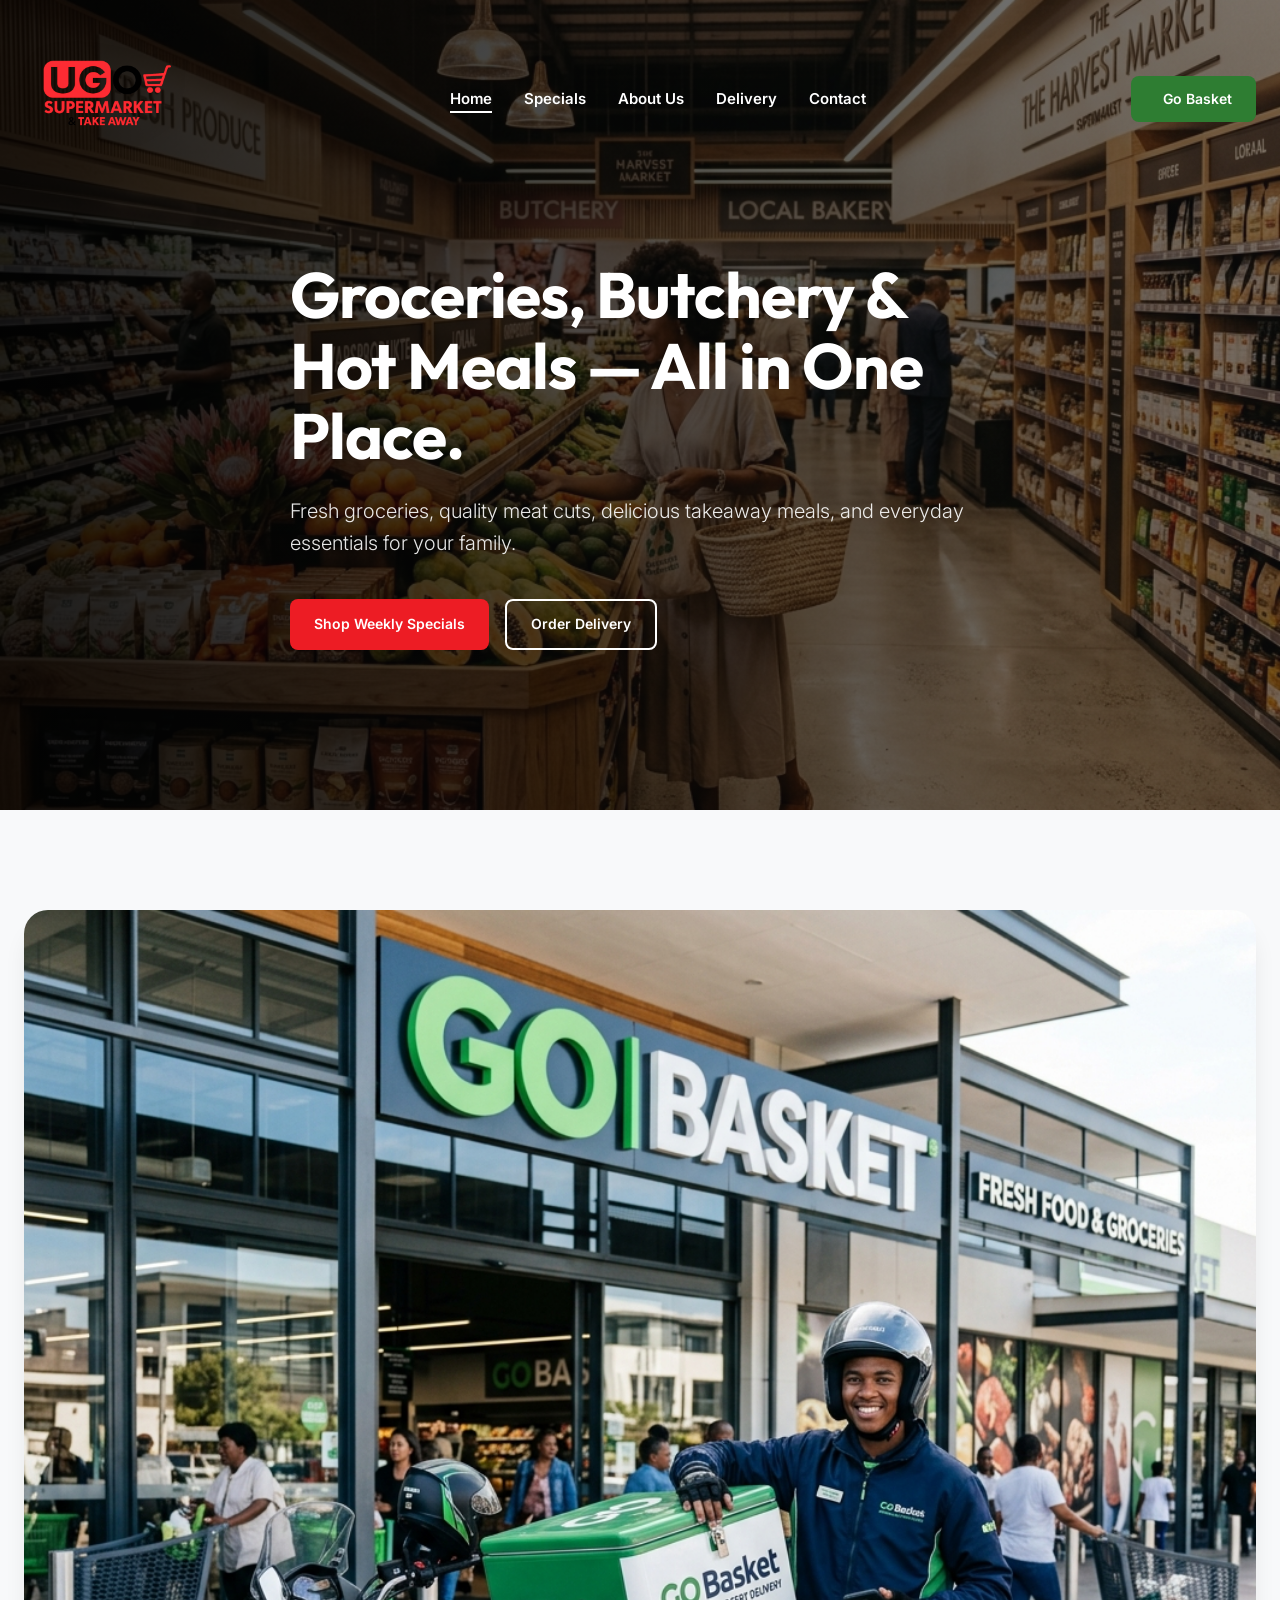
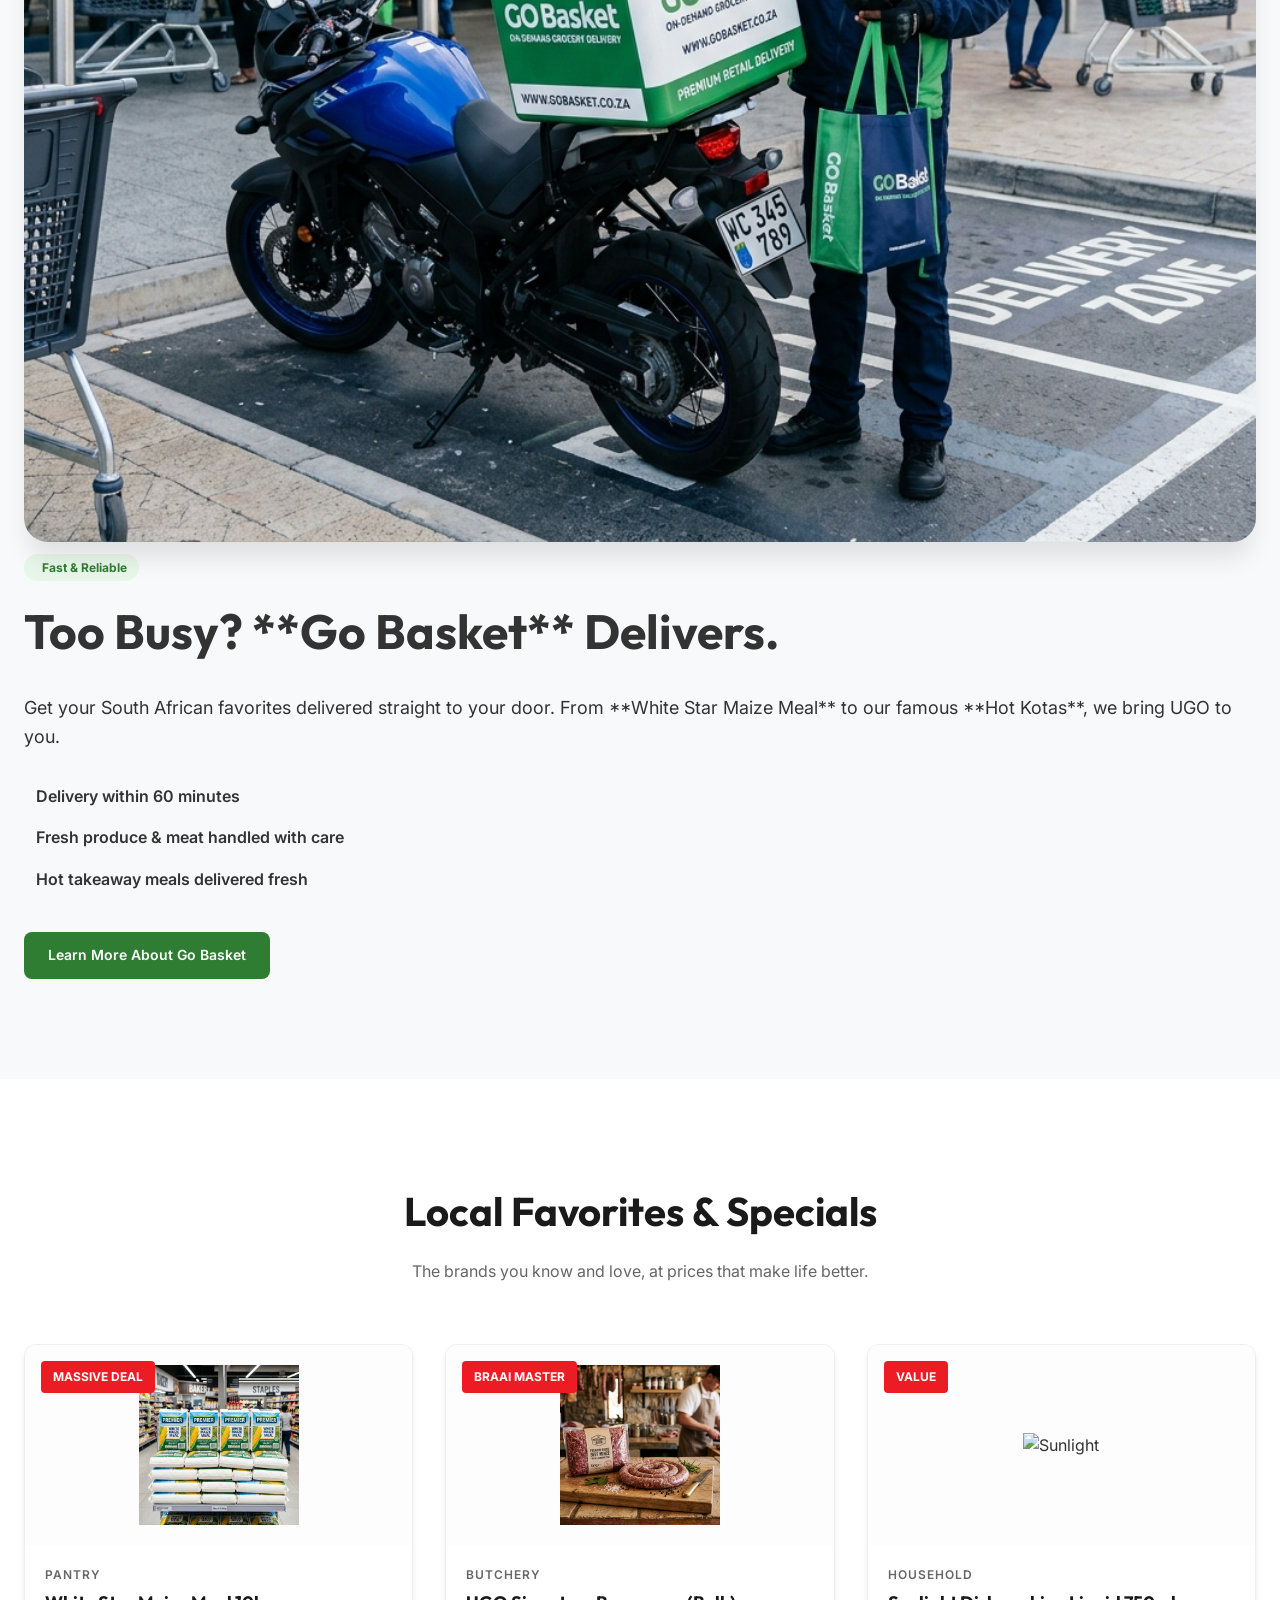
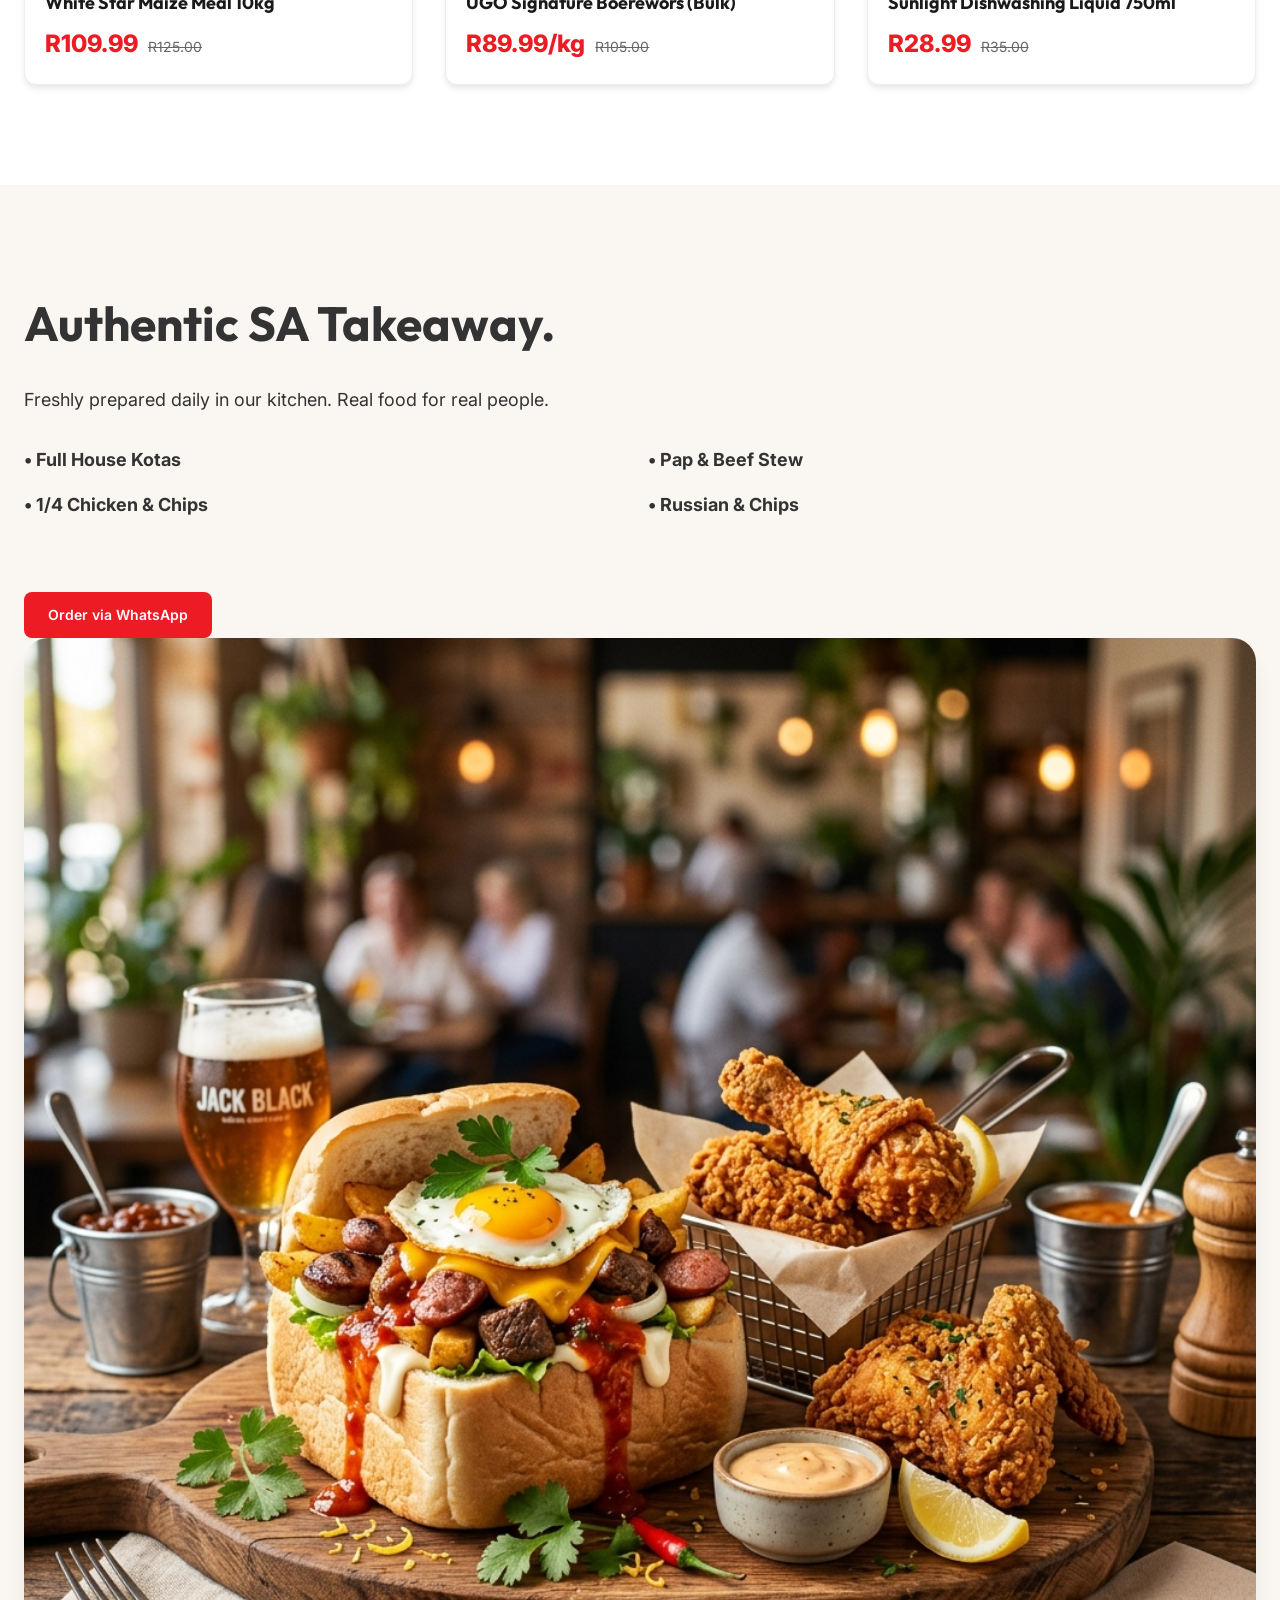
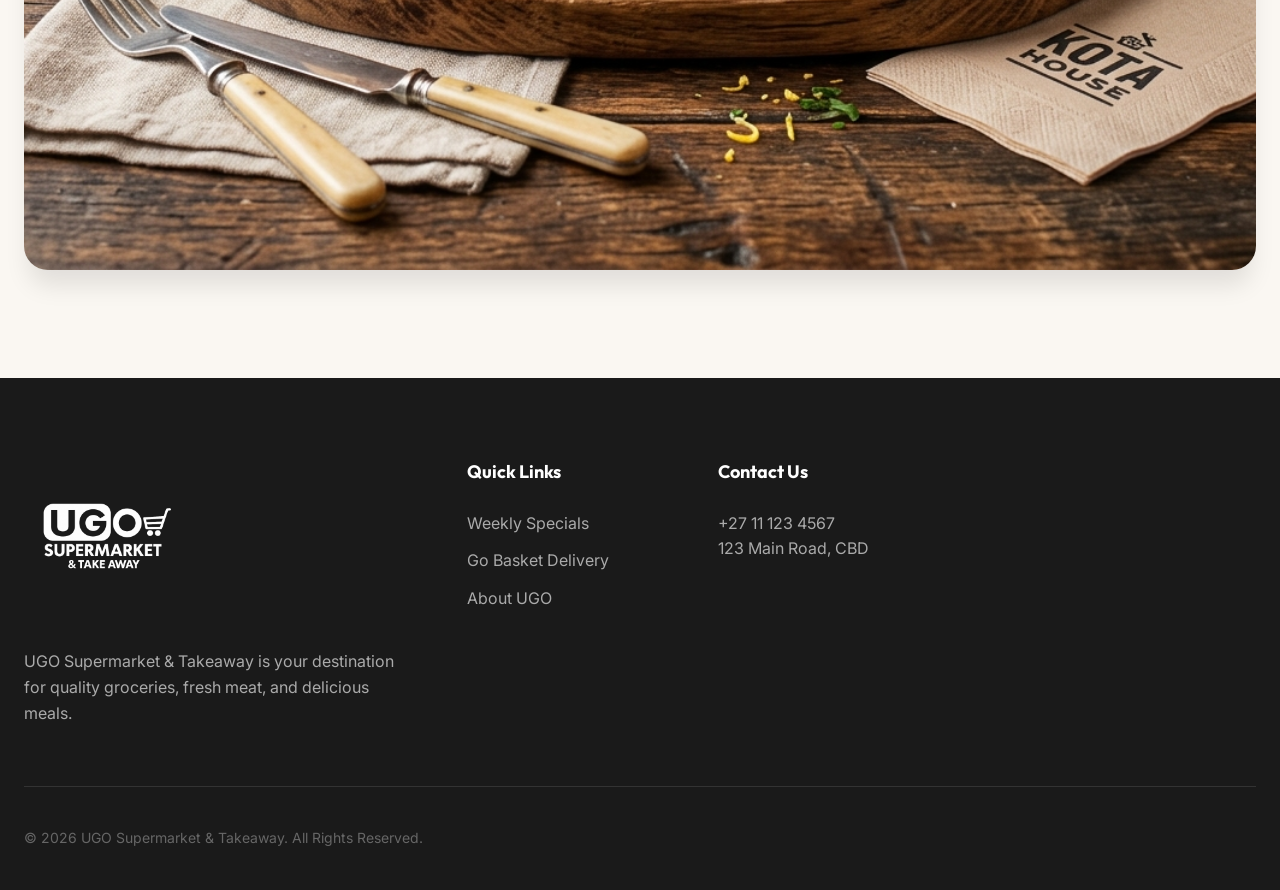
==== index.html @ 99cd7c0f "Fix: Web-friendly filenames and logo references" ====
<!DOCTYPE html>
<html lang="en">
<head>
    <meta charset="UTF-8">
    <meta name="viewport" content="width=device-width, initial-scale=1.0">
    <title>UGO Supermarket & Takeaway | Home</title>
    <link rel="stylesheet" href="style.css">
    <script src="https://unpkg.com/lucide@latest"></script>
</head>
<body>
    <header id="main-header">
        <div class="container">
            <nav>
                <a href="index.html" class="logo">
                    <img src="ugo_logo.png" alt="UGO Logo">
                </a>
                <ul class="nav-links">
                    <li><a href="index.html" class="active">Home</a></li>
                    <li><a href="specials.html">Specials</a></li>
                    <li><a href="about.html">About Us</a></li>
                    <li><a href="delivery.html">Delivery</a></li>
                    <li><a href="contact.html">Contact</a></li>
                </ul>
                <div class="nav-actions">
                    <a href="delivery.html" class="btn btn-delivery">
                        <i data-lucide="truck"></i> Go Basket
                    </a>
                </div>
            </nav>
        </div>
    </header>
    
    <section class="hero">
        <div class="hero-bg"><img src="hero_supermarket.png" alt="Hero"></div>
        <div class="hero-overlay"></div>
        <div class="container">
            <div class="hero-content">
                <h1>Groceries, Butchery & Hot Meals — All in One Place.</h1>
                <p>Fresh groceries, quality meat cuts, delicious takeaway meals, and everyday essentials for your family.</p>
                <div class="hero-btns">
                    <a href="specials.html" class="btn btn-primary">Shop Weekly Specials</a>
                    <a href="delivery.html" class="btn btn-outline" style="color: white; border-color: white;">Order Delivery</a>
                </div>
            </div>
        </div>
    </section>

    <!-- ... rest remains same ... -->
    <section class="section" style="background: var(--bg-light);">
        <div class="container">
            <div class="takeaway-layout">
                <div class="takeaway-img">
                    <img src="delivery_service.png" alt="Go Basket Delivery Service">
                </div>
                <div class="takeaway-content">
                    <div class="go-basket-accent"><i data-lucide="zap"></i> Fast & Reliable</div>
                    <h2>Too Busy? **Go Basket** Delivers.</h2>
                    <p>Get your South African favorites delivered straight to your door. From **White Star Maize Meal** to our famous **Hot Kotas**, we bring UGO to you.</p>
                    <ul class="food-list" style="grid-template-columns: 1fr;">
                        <li class="food-item"><i data-lucide="check-circle"></i> Delivery within 60 minutes</li>
                        <li class="food-item"><i data-lucide="check-circle"></i> Fresh produce & meat handled with care</li>
                        <li class="food-item"><i data-lucide="check-circle"></i> Hot takeaway meals delivered fresh</li>
                    </ul>
                    <a href="delivery.html" class="btn btn-delivery btn-lg">Learn More About Go Basket</a>
                </div>
            </div>
        </div>
    </section>

    <section class="section">
        <div class="container">
            <div class="section-header">
                <h2>Local Favorites & Specials</h2>
                <p>The brands you know and love, at prices that make life better.</p>
            </div>
            <div class="specials-grid">
                <div class="product-card">
                    <div class="badge">MASSIVE DEAL</div>
                    <div class="product-img"><img src="maizemeal.png" alt="Maize Meal"></div>
                    <div class="product-info">
                        <div class="product-cat">Pantry</div>
                        <h3 class="product-title">White Star Maize Meal 10kg</h3>
                        <div class="product-price"><span class="price-now">R109.99</span><span class="price-old">R125.00</span></div>
                    </div>
                </div>
                <div class="product-card">
                    <div class="badge">BRAAI MASTER</div>
                    <div class="product-img"><img src="boerewors.png" alt="Boerewors"></div>
                    <div class="product-info">
                        <div class="product-cat">Butchery</div>
                        <h3 class="product-title">UGO Signature Boerewors (Bulk)</h3>
                        <div class="product-price"><span class="price-now">R89.99/kg</span><span class="price-old">R105.00</span></div>
                    </div>
                </div>
                <div class="product-card">
                    <div class="badge">VALUE</div>
                    <div class="product-img"><img src="https://images.unsplash.com/photo-1626078330366-9934c9f13117?auto=format&fit=crop&q=80&w=400" alt="Sunlight"></div>
                    <div class="product-info">
                        <div class="product-cat">Household</div>
                        <h3 class="product-title">Sunlight Dishwashing Liquid 750ml</h3>
                        <div class="product-price"><span class="price-now">R28.99</span><span class="price-old">R35.00</span></div>
                    </div>
                </div>
            </div>
        </div>
    </section>

    <section class="section" style="background: var(--bg-warm);">
        <div class="container">
            <div class="takeaway-layout">
                <div class="takeaway-content">
                    <h2>Authentic SA Takeaway.</h2>
                    <p>Freshly prepared daily in our kitchen. Real food for real people.</p>
                    <ul class="food-list" style="margin-top: 24px;">
                        <li class="food-item" style="font-size: 18px; font-weight: 700;">• Full House Kotas</li>
                        <li class="food-item" style="font-size: 18px; font-weight: 700;">• Pap & Beef Stew</li>
                        <li class="food-item" style="font-size: 18px; font-weight: 700;">• 1/4 Chicken & Chips</li>
                        <li class="food-item" style="font-size: 18px; font-weight: 700;">• Russian & Chips</li>
                    </ul>
                    <a href="https://wa.me/27111234567" class="btn btn-primary btn-lg" style="margin-top: 32px;">Order via WhatsApp</a>
                </div>
                <div class="takeaway-img">
                    <img src="hot_takeaway.png" alt="Hot Meals">
                </div>
            </div>
        </div>
    </section>

    <footer>
        <div class="container">
            <div class="footer-grid">
                <div class="footer-col" style="grid-column: span 1;">
                    <img src="ugo_logo.png" alt="UGO Logo" style="height: 160px; margin-bottom: 24px; filter: brightness(0) invert(1);">
                    <p style="color: #AAA;">UGO Supermarket & Takeaway is your destination for quality groceries, fresh meat, and delicious meals.</p>
                </div>
                <div class="footer-col">
                    <h4>Quick Links</h4>
                    <ul class="footer-links">
                        <li><a href="specials.html">Weekly Specials</a></li>
                        <li><a href="delivery.html">Go Basket Delivery</a></li>
                        <li><a href="about.html">About UGO</a></li>
                    </ul>
                </div>
                <div class="footer-col">
                    <h4>Contact Us</h4>
                    <p style="color: #AAA;">+27 11 123 4567<br>123 Main Road, CBD</p>
                </div>
            </div>
            <div class="footer-bottom">
                <p>&copy; 2026 UGO Supermarket & Takeaway. All Rights Reserved.</p>
            </div>
        </div>
    </footer>
    <script src="main.js"></script>
</body>
</html>
---- style.css ----
@import url('https://fonts.googleapis.com/css2?family=Outfit:wght@300;400;500;600;700;800&family=Inter:wght@300;400;500;600&display=swap');

:root {
    --primary: #ED1C24;
    --primary-dark: #C4161C;
    --black: #1A1A1A;
    --white: #FFFFFF;
    --bg-light: #F8F9FA;
    --bg-warm: #FAF7F2;
    --text-main: #333333;
    --text-muted: #666666;
    --glass: rgba(255, 255, 255, 0.85);
    --shadow-sm: 0 4px 6px -1px rgba(0, 0, 0, 0.1);
    --shadow-md: 0 10px 15px -3px rgba(0, 0, 0, 0.1);
    --shadow-lg: 0 20px 25px -5px rgba(0, 0, 0, 0.1);
    --radius-sm: 8px;
    --radius-md: 12px;
    --radius-lg: 24px;
    --transition: all 0.3s cubic-bezier(0.4, 0, 0.2, 1);
}

* {
    margin: 0;
    padding: 0;
    box-sizing: border-box;
    font-family: 'Inter', sans-serif;
}

h1, h2, h3, h4, .heading {
    font-family: 'Outfit', sans-serif;
    font-weight: 700;
}

body {
    background-color: var(--white);
    color: var(--text-main);
    line-height: 1.6;
    overflow-x: hidden;
}

/* Scroll Smoothing */
html {
    scroll-behavior: smooth;
}

/* Header & Nav */
header {
    position: fixed;
    top: 0;
    left: 0;
    width: 100%;
    z-index: 1000;
    background: transparent;
    transition: var(--transition);
    padding: 15px 0;
}




header.scrolled, header.header-solid {
    background: var(--glass);
    backdrop-filter: blur(10px);
    padding: 10px 0;
    box-shadow: var(--shadow-sm);
    border-bottom: 1px solid rgba(0,0,0,0.05);
}

header.scrolled .logo img, header.header-solid .logo img {
    height: 80px;
}

header.header-solid .nav-links a {
    color: var(--black);
}






.container {
    max-width: 1280px;
    margin: 0 auto;
    padding: 0 24px;
}

nav {
    display: flex;
    justify-content: space-between;
    align-items: center;
}

.logo img {
    height: 160px;
    width: auto;
    object-fit: contain;
    transition: var(--transition);
    filter: drop-shadow(0 4px 12px rgba(0,0,0,0.1));
}

.nav-links {
    display: flex;
    gap: 32px;
    list-style: none;
}

.nav-links a {
    text-decoration: none;
    color: var(--white);
    font-weight: 600;
    font-size: 15px;
    transition: var(--transition);
}

header.scrolled .nav-links a {
    color: var(--black);
}

.nav-links a.active {
    color: var(--primary) !important;
    position: relative;
}

.nav-links a.active::after {
    content: '';
    position: absolute;
    bottom: -5px;
    left: 0;
    width: 100%;
    height: 2px;
    background: var(--primary);
}

header:not(.scrolled):not(.header-solid) .nav-links a.active {
    color: var(--white) !important;
}

header:not(.scrolled):not(.header-solid) .nav-links a.active::after {
    background: var(--white);
}



.nav-actions {
    display: flex;
    gap: 16px;
    align-items: center;
}

.btn {
    padding: 12px 24px;
    border-radius: var(--radius-sm);
    font-weight: 600;
    text-decoration: none;
    transition: var(--transition);
    cursor: pointer;
    border: none;
    display: inline-flex;
    align-items: center;
    gap: 8px;
    font-size: 14px;
}

.btn-primary {
    background: var(--primary);
    color: var(--white);
}

.btn-primary:hover {
    background: var(--primary-dark);
    transform: translateY(-2px);
    box-shadow: var(--shadow-md);
}

.btn-outline {
    border: 2px solid var(--primary);
    color: var(--primary);
    background: transparent;
}

.btn-outline:hover {
    background: var(--primary);
    color: var(--white);
}

/* Hero Section */
.hero {
    height: 90vh;
    min-height: 700px;
    position: relative;
    display: flex;
    align-items: center;
    color: var(--white);
    background: var(--black);
    overflow: hidden;
    padding-top: 100px;
}


.hero-sub {
    height: 40vh;
    min-height: 300px;
}


.hero-bg {
    position: absolute;
    top: 0;
    left: 0;
    width: 100%;
    height: 100%;
    z-index: 1;
}

.hero-bg img {
    width: 100%;
    height: 100%;
    object-fit: cover;
    opacity: 0.6;
}

.hero-overlay {
    position: absolute;
    top: 0;
    left: 0;
    width: 100%;
    height: 100%;
    background: linear-gradient(to right, rgba(0,0,0,0.8) 0%, rgba(0,0,0,0.2) 100%);
    z-index: 2;
}

.hero-content {
    position: relative;
    z-index: 3;
    max-width: 700px;
}

.hero h1 {
    font-size: 64px;
    line-height: 1.1;
    margin-bottom: 24px;
    letter-spacing: -1px;
}

.hero p {
    font-size: 20px;
    margin-bottom: 40px;
    opacity: 0.9;
    font-weight: 300;
}

.hero-btns {
    display: flex;
    gap: 16px;
}

/* Feature Categories */
.section {
    padding: 100px 0;
}

.section-header {
    text-align: center;
    margin-bottom: 60px;
}

.section-header h2 {
    font-size: 40px;
    color: var(--black);
    margin-bottom: 16px;
}

.section-header p {
    color: var(--text-muted);
    max-width: 600px;
    margin: 0 auto;
}

.category-grid {
    display: grid;
    grid-template-columns: repeat(auto-fit, minmax(200px, 1fr));
    gap: 24px;
}

.category-card {
    background: var(--white);
    padding: 40px 24px;
    border-radius: var(--radius-md);
    text-align: center;
    border: 1px solid #EEE;
    transition: var(--transition);
    cursor: pointer;
    display: flex;
    flex-direction: column;
    align-items: center;
}

.category-card:hover {
    transform: translateY(-10px);
    box-shadow: var(--shadow-lg);
    border-color: var(--primary);
}

.category-icon {
    width: 64px;
    height: 64px;
    margin-bottom: 24px;
    display: flex;
    align-items: center;
    justify-content: center;
    background: var(--bg-light);
    border-radius: 50%;
    color: var(--primary);
    font-size: 24px;
    transition: var(--transition);
}

.category-card:hover .category-icon {
    background: var(--primary);
    color: var(--white);
}

/* Weekly Specials */
.specials {
    background: var(--bg-light);
}

.specials-grid {
    display: grid;
    grid-template-columns: repeat(auto-fit, minmax(280px, 1fr));
    gap: 32px;
}

.product-card {
    background: var(--white);
    border-radius: var(--radius-md);
    overflow: hidden;
    box-shadow: var(--shadow-sm);
    transition: var(--transition);
    border: 1px solid #EEE;
    position: relative;
}

.product-card:hover {
    transform: translateY(-5px);
    box-shadow: var(--shadow-md);
}

.badge {
    position: absolute;
    top: 16px;
    left: 16px;
    background: var(--primary);
    color: var(--white);
    padding: 6px 12px;
    font-size: 12px;
    font-weight: 700;
    border-radius: 4px;
    z-index: 2;
}

.product-img {
    height: 200px;
    background: #fdfdfd;
    display: flex;
    align-items: center;
    justify-content: center;
    padding: 20px;
}

.product-img img {
    max-width: 100%;
    max-height: 100%;
    object-fit: contain;
}

.product-info {
    padding: 20px;
}

.product-cat {
    font-size: 12px;
    color: var(--text-muted);
    text-transform: uppercase;
    font-weight: 600;
    letter-spacing: 1px;
    margin-bottom: 4px;
}

.product-title {
    font-size: 18px;
    margin-bottom: 8px;
    color: var(--black);
}

.product-price {
    display: flex;
    align-items: baseline;
    gap: 10px;
}

.price-now {
    font-size: 24px;
    color: var(--primary);
    font-weight: 800;
}

.price-old {
    font-size: 14px;
    color: var(--text-muted);
    text-decoration: line-through;
}

/* Go Basket Branding */
.go-basket-accent {
    background: #E8F5E9;
    color: #2E7D32;
    padding: 4px 12px;
    border-radius: 20px;
    font-size: 12px;
    font-weight: 700;
    display: inline-flex;
    align-items: center;
    gap: 6px;
    margin-bottom: 12px;
}

.go-basket-card {
    background: var(--white);
    border-radius: var(--radius-lg);
    padding: 40px;
    box-shadow: var(--shadow-lg);
    border-top: 4px solid #2E7D32;
    transition: var(--transition);
}

.go-basket-card:hover {
    transform: translateY(-10px);
}

.btn-delivery {
    background: #2E7D32;
    color: white;
}

.btn-delivery:hover {
    background: #1B5E20;
    color: white;
}

    background: var(--bg-warm);
    display: flex;
    align-items: center;
}

.takeaway-layout {
    display: grid;
    grid-template-columns: 1fr 1fr;
    gap: 80px;
    align-items: center;
}

.takeaway-img {
    position: relative;
}

.takeaway-img img {
    width: 100%;
    border-radius: var(--radius-lg);
    box-shadow: var(--shadow-lg);
}

.takeaway-badge {
    position: absolute;
    bottom: -30px;
    right: -30px;
    background: var(--primary);
    color: var(--white);
    padding: 40px;
    border-radius: 50%;
    text-align: center;
    display: flex;
    flex-direction: column;
    justify-content: center;
    box-shadow: var(--shadow-lg);
    animation: rotate 20s linear infinite;
}

@keyframes rotate {
    from { transform: rotate(0deg); }
    to { transform: rotate(360deg); }
}

.takeaway-content h2 {
    font-size: 48px;
    margin-bottom: 24px;
}

.takeaway-content p {
    font-size: 18px;
    margin-bottom: 32px;
}

.food-list {
    display: grid;
    grid-template-columns: 1fr 1fr;
    gap: 16px;
    margin-bottom: 40px;
}

.food-item {
    display: flex;
    align-items: center;
    gap: 12px;
    font-weight: 600;
}

.food-item i {
    color: var(--primary);
}

/* Butchery Section */
.butchery {
    position: relative;
    color: var(--white);
    padding: 150px 0;
    overflow: hidden;
}

.butchery-bg {
    position: absolute;
    top: 0;
    left: 0;
    width: 100%;
    height: 100%;
    z-index: 1;
}

.butchery-bg img {
    width: 100%;
    height: 100%;
    object-fit: cover;
}

.butchery-overlay {
    position: absolute;
    top: 0;
    left: 0;
    width: 100%;
    height: 100%;
    background: linear-gradient(45deg, rgba(0,0,0,0.9) 0%, rgba(0,0,0,0.4) 100%);
    z-index: 2;
}

.butchery-content {
    position: relative;
    z-index: 3;
    max-width: 600px;
}

.butchery h2 {
    font-size: 48px;
    margin-bottom: 24px;
}

/* Why UGO */
.why-ugo {
    background: var(--white);
}

.why-grid {
    display: grid;
    grid-template-columns: repeat(3, 1fr);
    gap: 40px;
}

.why-item {
    display: flex;
    gap: 20px;
}

.why-icon {
    font-size: 32px;
    color: var(--primary);
    flex-shrink: 0;
}

.why-text h3 {
    font-size: 20px;
    margin-bottom: 8px;
}

.why-text p {
    color: var(--text-muted);
}

/* Contact/Location */
.contact-layout {
    display: grid;
    grid-template-columns: 1fr 1.5fr;
    gap: 60px;
}

.contact-info {
    display: flex;
    flex-direction: column;
    gap: 32px;
}

.info-block h3 {
    font-size: 20px;
    margin-bottom: 12px;
    display: flex;
    align-items: center;
    gap: 10px;
}

.info-block p {
    color: var(--text-muted);
}

.map-placeholder {
    background: #EEE;
    border-radius: var(--radius-md);
    height: 100%;
    min-height: 400px;
    display: flex;
    align-items: center;
    justify-content: center;
    color: #999;
}

/* Footer */
footer {
    background: var(--black);
    color: var(--white);
    padding: 80px 0 40px;
}

.footer-grid {
    display: grid;
    grid-template-columns: 2fr 1fr 1fr 1.5fr;
    gap: 60px;
    padding-bottom: 60px;
    border-bottom: 1px solid #333;
}

.footer-col h4 {
    margin-bottom: 24px;
    font-size: 18px;
}

.footer-links {
    list-style: none;
}

.footer-links li {
    margin-bottom: 12px;
}

.footer-links a {
    color: #AAA;
    text-decoration: none;
    transition: var(--transition);
}

.footer-links a:hover {
    color: var(--primary);
}

.social-links {
    display: flex;
    gap: 16px;
    margin-top: 24px;
}

.social-links a {
    width: 40px;
    height: 40px;
    background: #333;
    display: flex;
    align-items: center;
    justify-content: center;
    border-radius: 50%;
    color: var(--white);
    transition: var(--transition);
}

.social-links a:hover {
    background: var(--primary);
}

.footer-bottom {
    padding-top: 40px;
    display: flex;
    justify-content: space-between;
    align-items: center;
    color: #666;
    font-size: 14px;
}

/* Mobile Responsiveness */
@media (max-width: 1024px) {
    .takeaway-layout, .contact-layout {
        grid-template-columns: 1fr;
    }
    
    .hero h1 {
        font-size: 48px;
    }
    
    .footer-grid {
        grid-template-columns: 1fr 1fr;
    }
}

@media (max-width: 768px) {
    .nav-links {
        display: none;
    }
    
    .why-grid {
        grid-template-columns: 1fr;
    }
    
    .hero h1 {
        font-size: 36px;
    }
    
    .section {
        padding: 60px 0;
    }
}
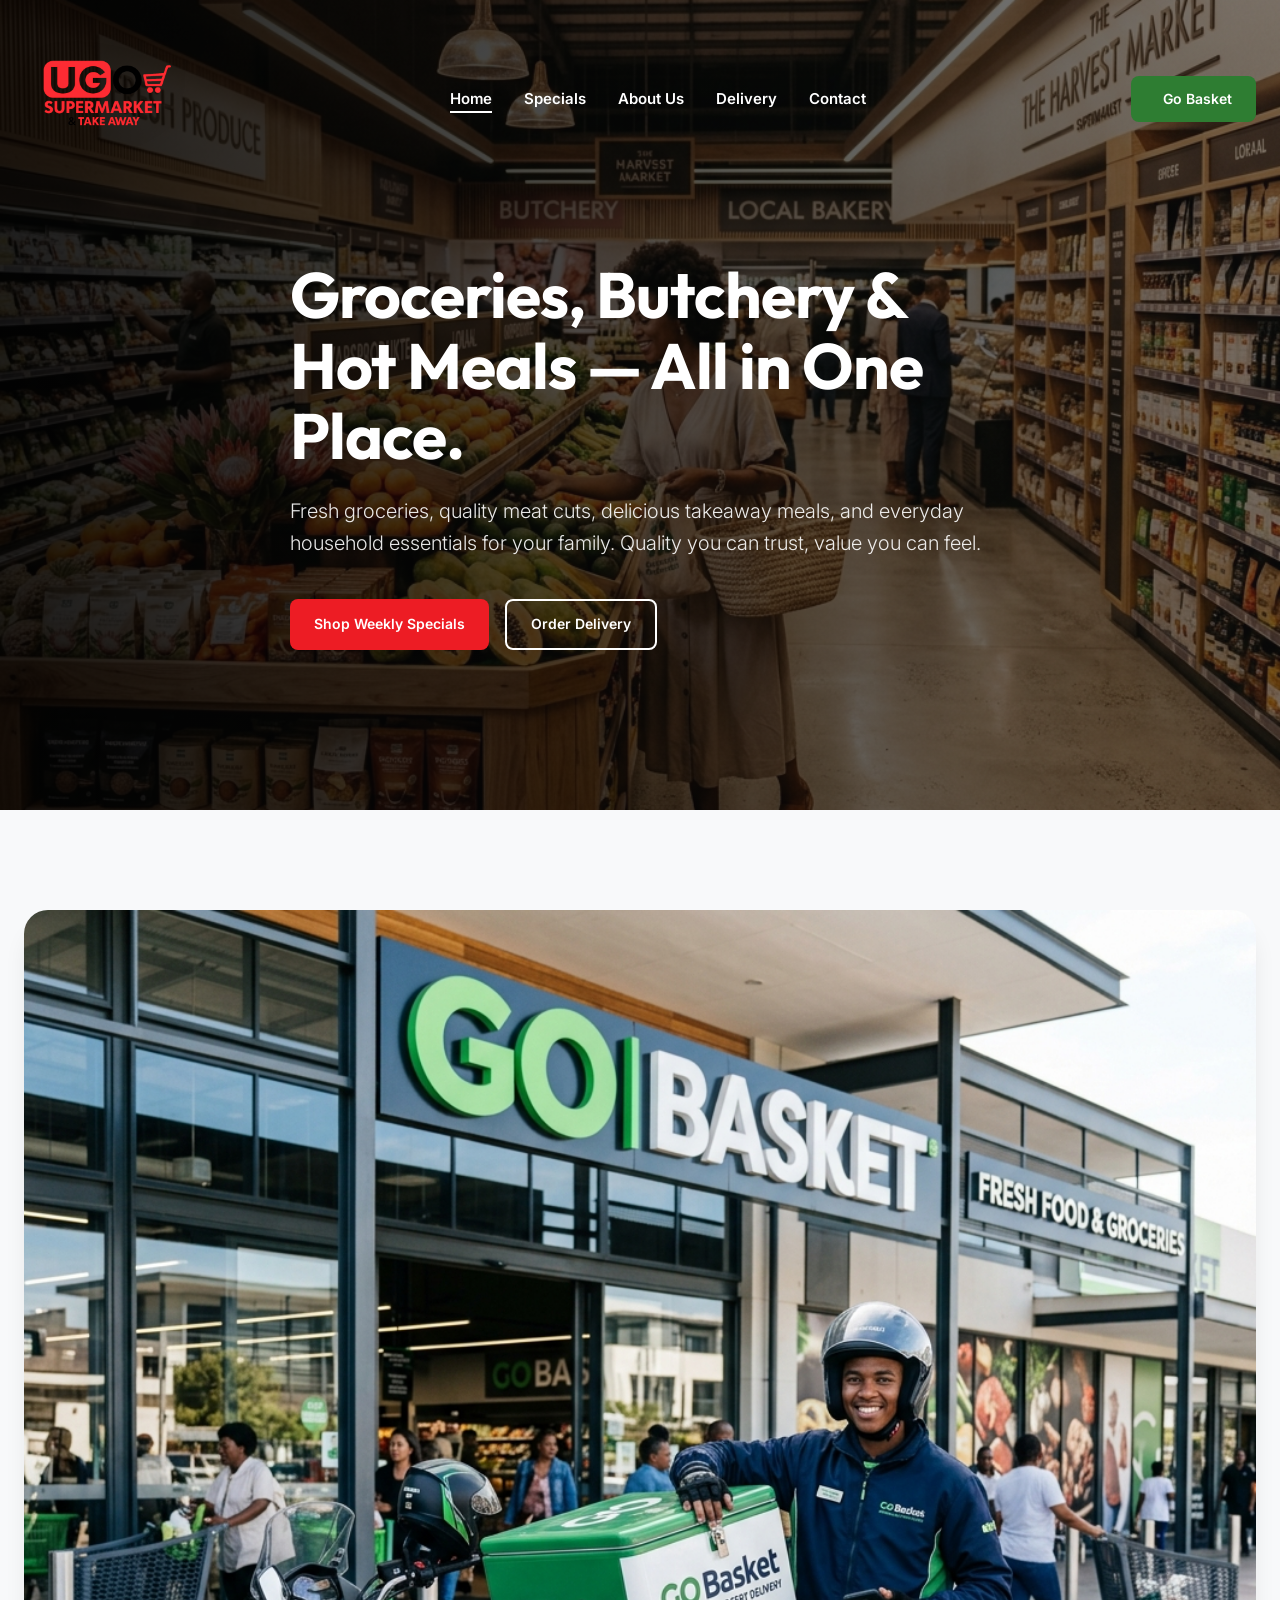
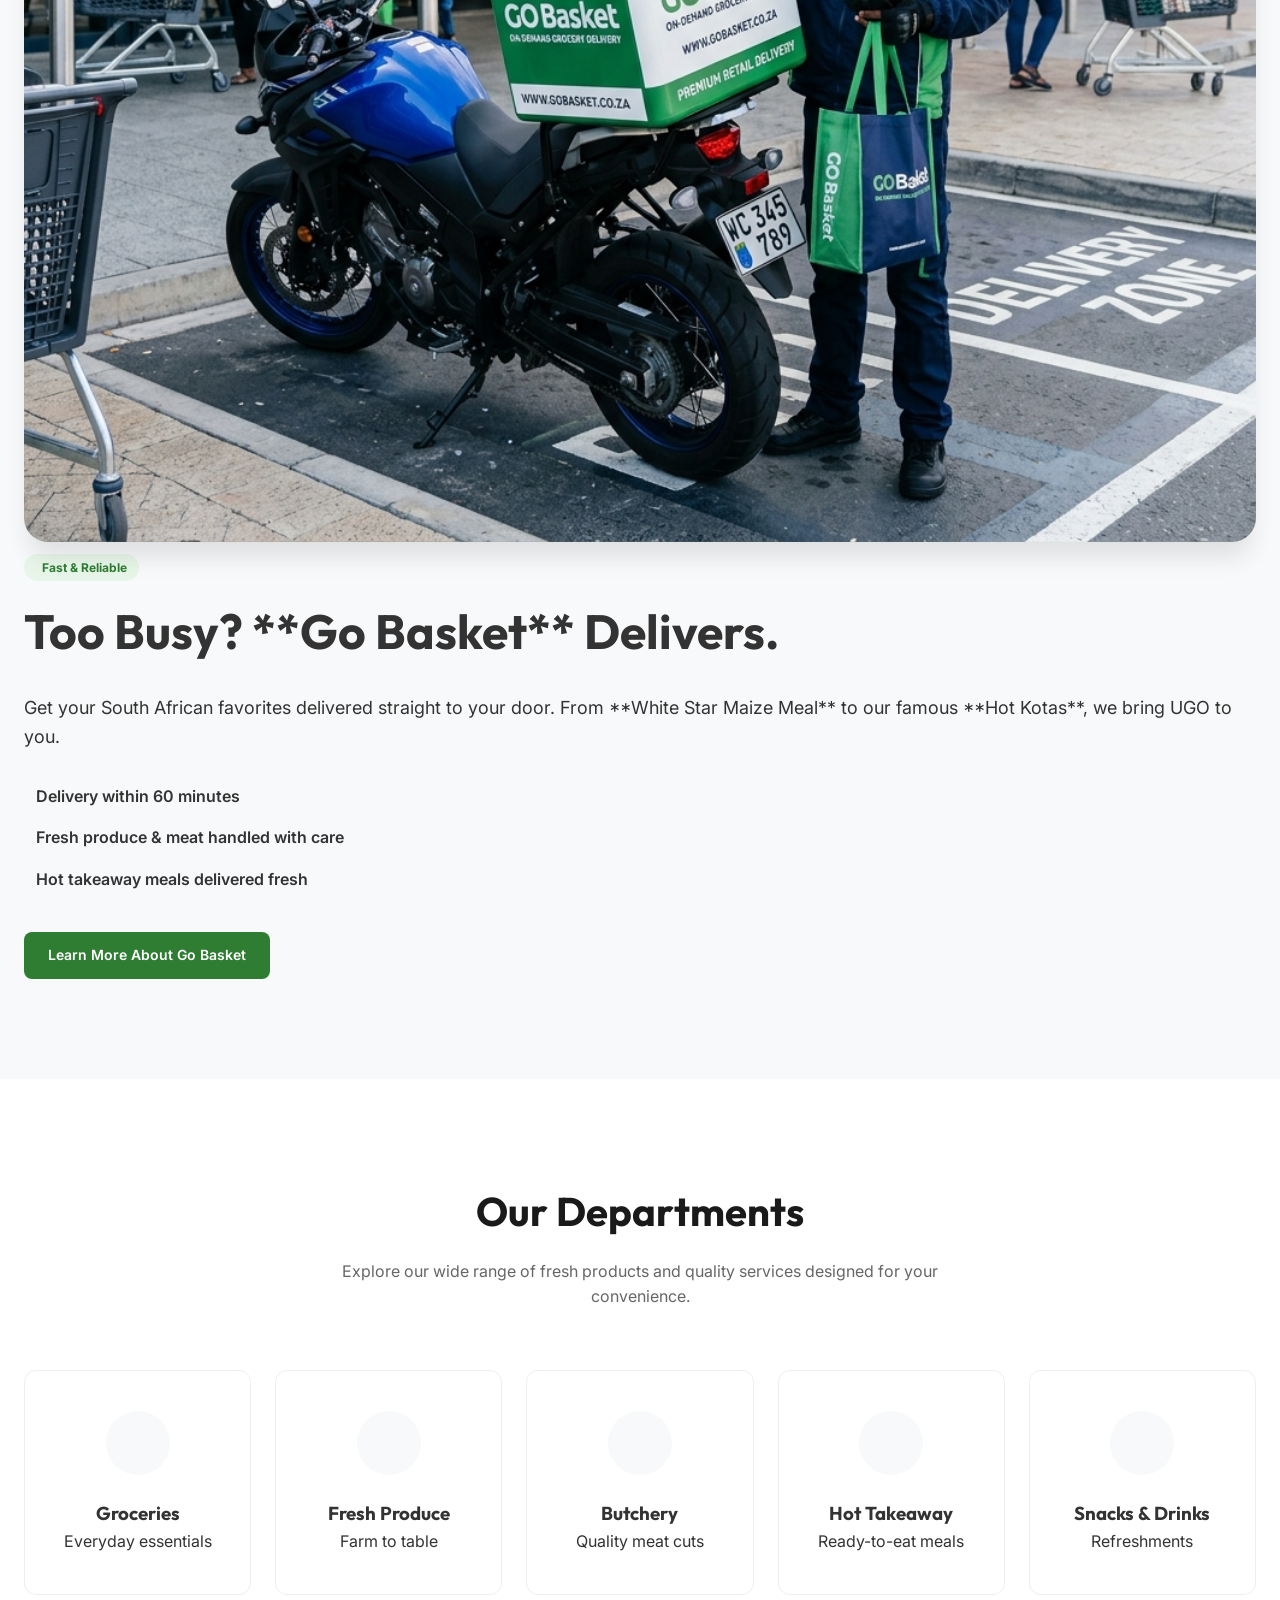
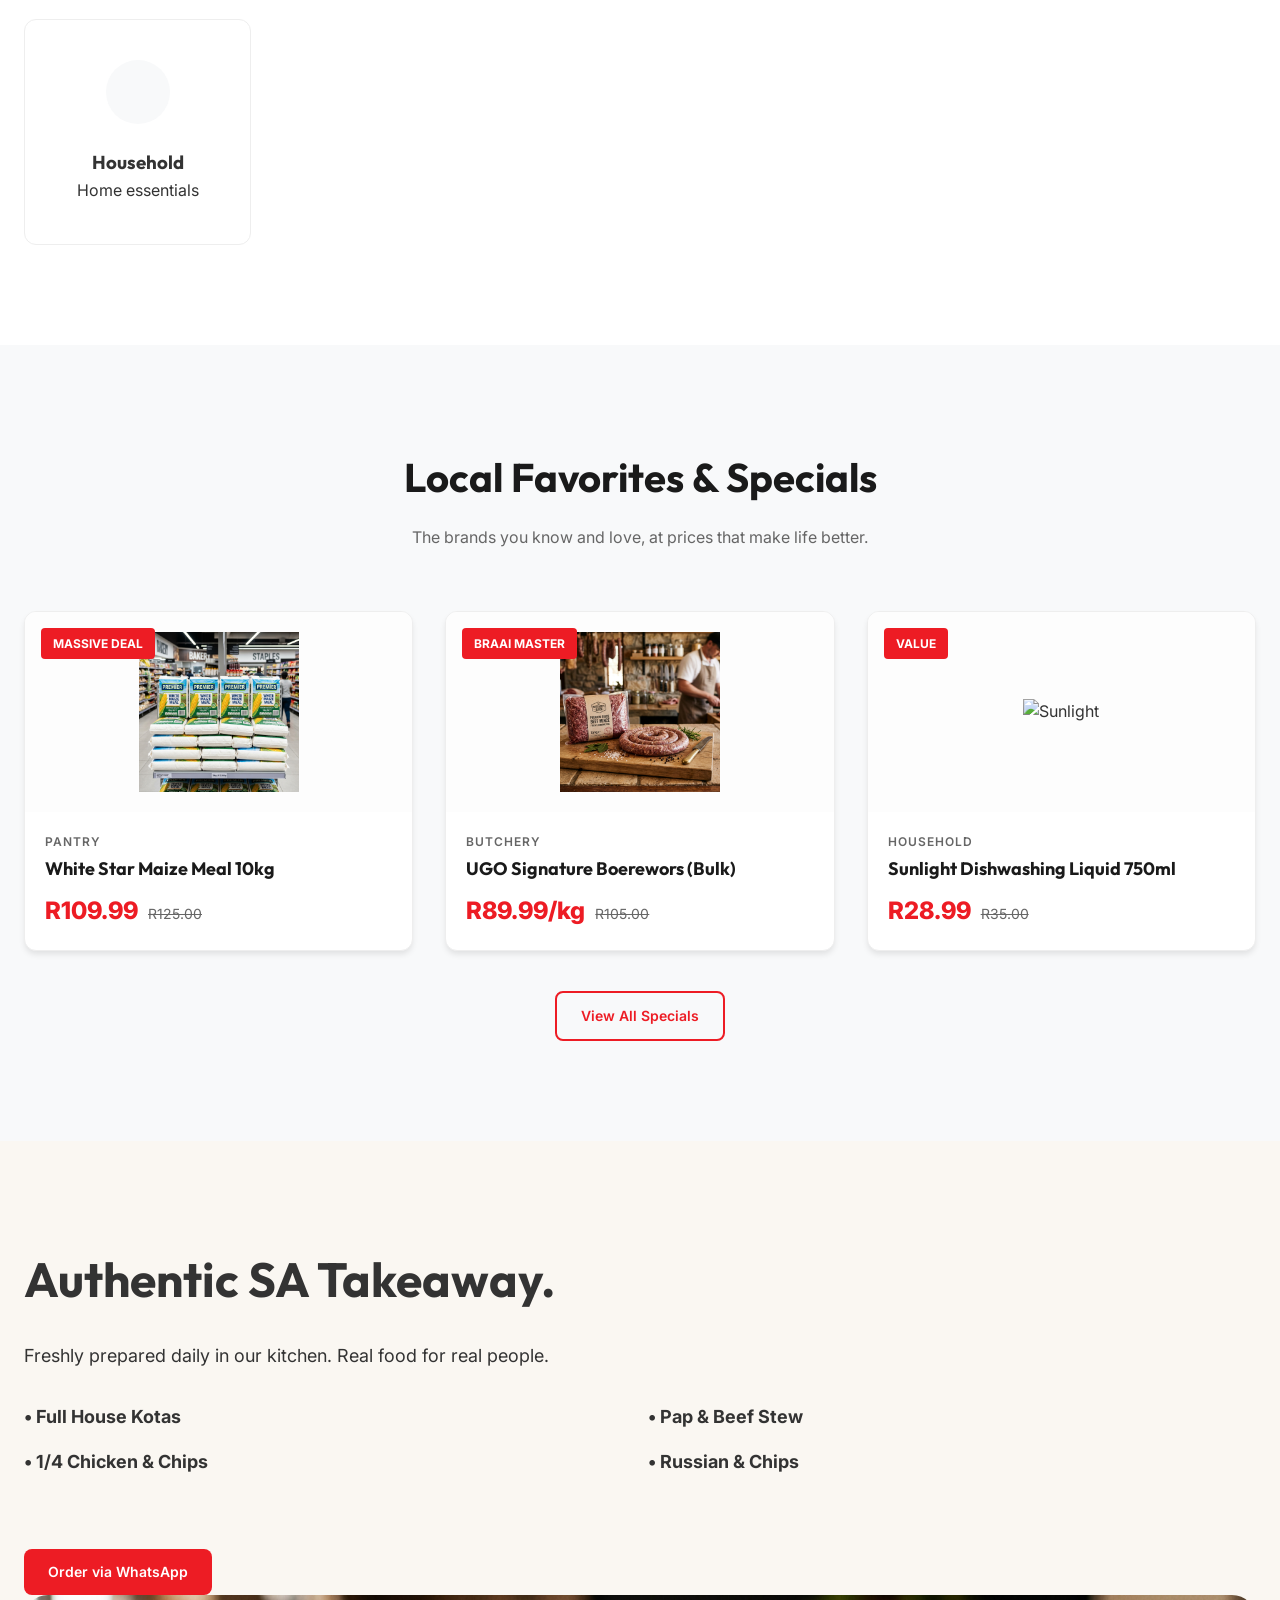
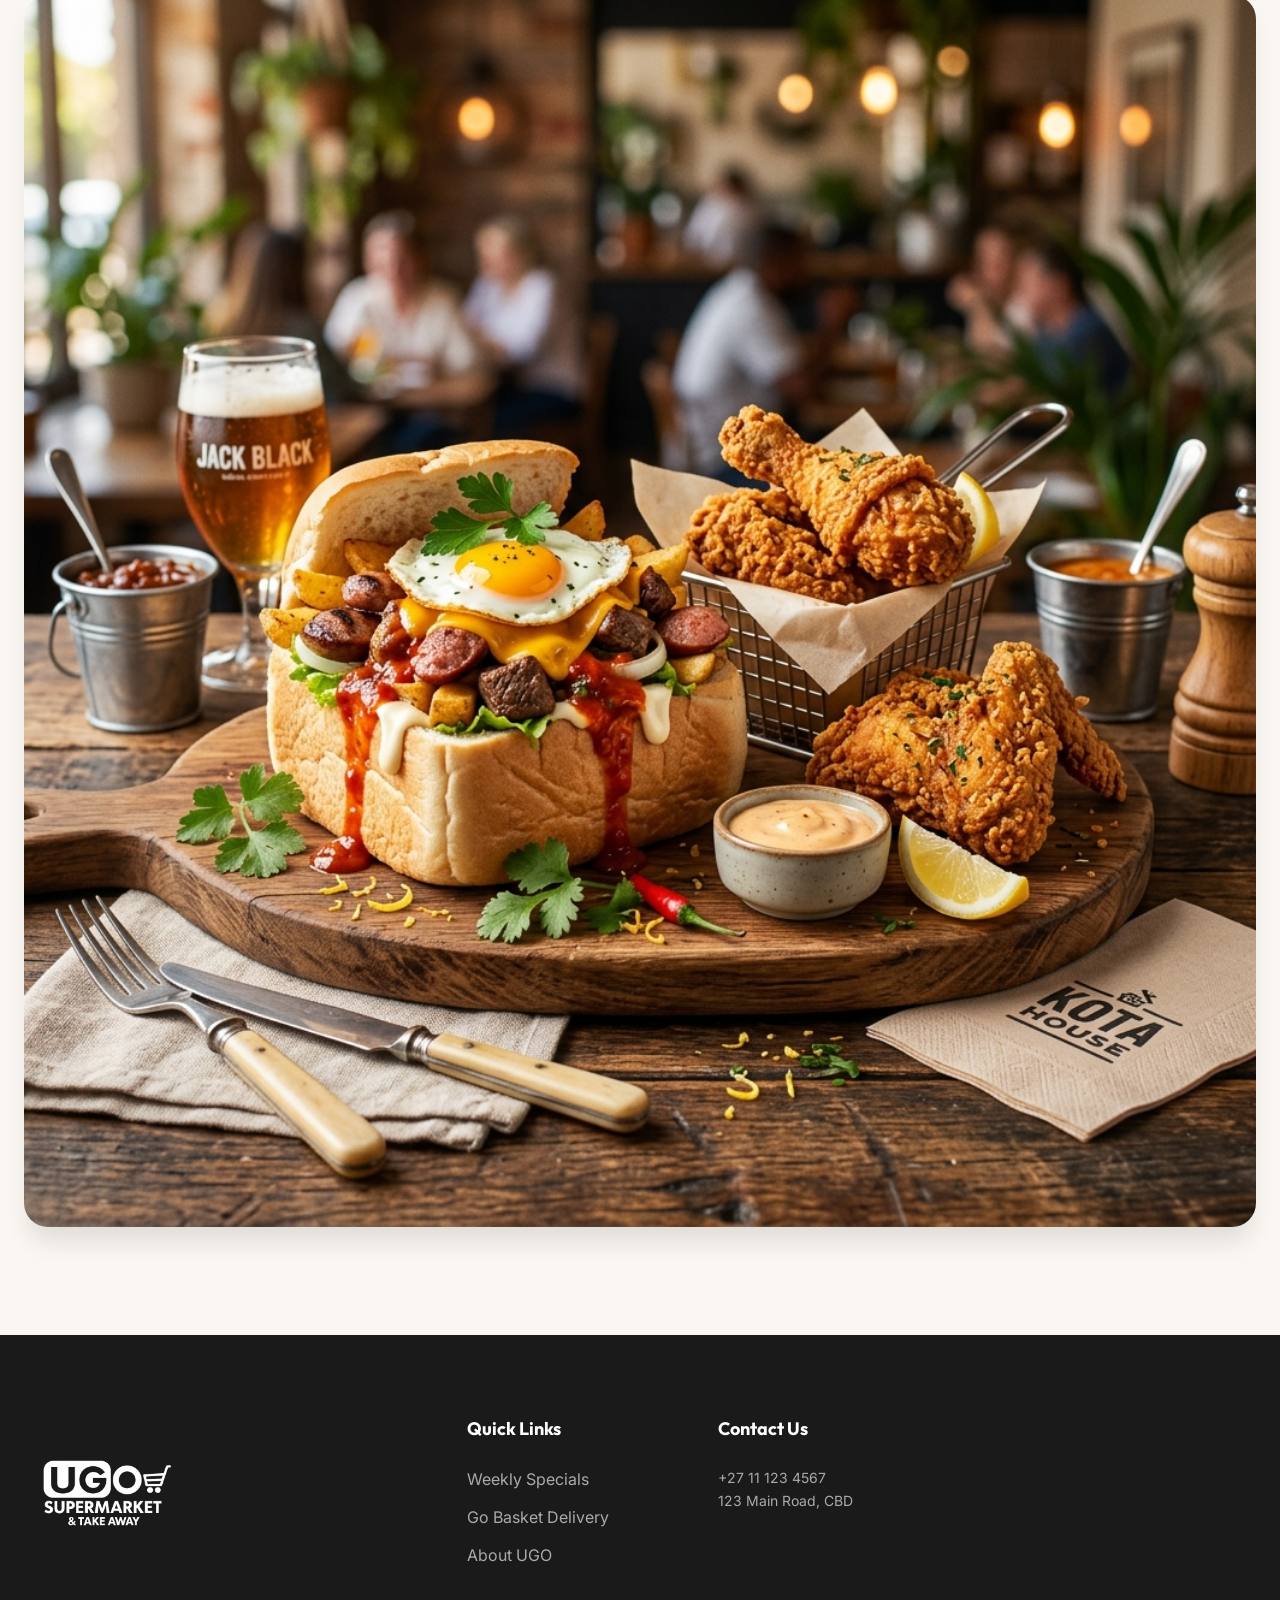
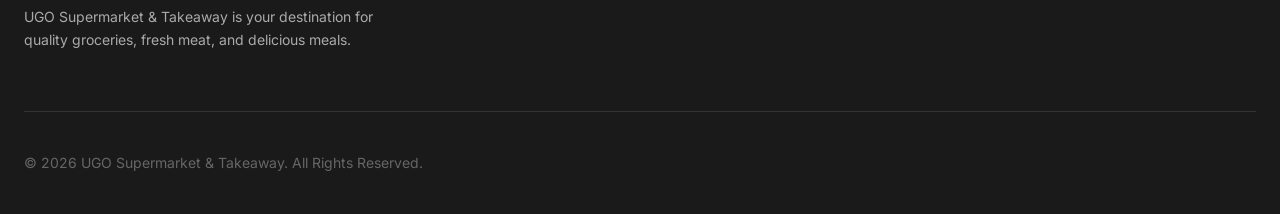
==== commit a21acde5: "Critical: Restore missing departments and fix index content" ====
--- a/index.html
+++ b/index.html
@@ -4,10 +4,13 @@
     <meta charset="UTF-8">
     <meta name="viewport" content="width=device-width, initial-scale=1.0">
     <title>UGO Supermarket & Takeaway | Home</title>
+    <meta name="description" content="Your local South African supermarket for fresh groceries, quality meat, hot takeaway meals, and everyday essentials. Visit UGO Supermarket today.">
     <link rel="stylesheet" href="style.css">
     <script src="https://unpkg.com/lucide@latest"></script>
 </head>
 <body>
+
+    <!-- Header -->
     <header id="main-header">
         <div class="container">
             <nav>
@@ -29,14 +32,17 @@
             </nav>
         </div>
     </header>
-    
+
+    <!-- Hero Section -->
     <section class="hero">
-        <div class="hero-bg"><img src="hero_supermarket.png" alt="Hero"></div>
+        <div class="hero-bg">
+            <img src="hero_supermarket.png" alt="Modern Supermarket Interior">
+        </div>
         <div class="hero-overlay"></div>
         <div class="container">
             <div class="hero-content">
                 <h1>Groceries, Butchery & Hot Meals — All in One Place.</h1>
-                <p>Fresh groceries, quality meat cuts, delicious takeaway meals, and everyday essentials for your family.</p>
+                <p>Fresh groceries, quality meat cuts, delicious takeaway meals, and everyday household essentials for your family. Quality you can trust, value you can feel.</p>
                 <div class="hero-btns">
                     <a href="specials.html" class="btn btn-primary">Shop Weekly Specials</a>
                     <a href="delivery.html" class="btn btn-outline" style="color: white; border-color: white;">Order Delivery</a>
@@ -45,7 +51,7 @@
         </div>
     </section>
 
-    <!-- ... rest remains same ... -->
+    <!-- Go Basket Delivery Highlight -->
     <section class="section" style="background: var(--bg-light);">
         <div class="container">
             <div class="takeaway-layout">
@@ -53,7 +59,9 @@
                     <img src="delivery_service.png" alt="Go Basket Delivery Service">
                 </div>
                 <div class="takeaway-content">
-                    <div class="go-basket-accent"><i data-lucide="zap"></i> Fast & Reliable</div>
+                    <div class="go-basket-accent">
+                        <i data-lucide="zap"></i> Fast & Reliable
+                    </div>
                     <h2>Too Busy? **Go Basket** Delivers.</h2>
                     <p>Get your South African favorites delivered straight to your door. From **White Star Maize Meal** to our famous **Hot Kotas**, we bring UGO to you.</p>
                     <ul class="food-list" style="grid-template-columns: 1fr;">
@@ -67,7 +75,50 @@
         </div>
     </section>
 
-    <section class="section">
+    <!-- Feature Categories -->
+    <section class="section" id="categories">
+        <div class="container">
+            <div class="section-header">
+                <h2>Our Departments</h2>
+                <p>Explore our wide range of fresh products and quality services designed for your convenience.</p>
+            </div>
+            <div class="category-grid">
+                <div class="category-card">
+                    <div class="category-icon"><i data-lucide="shopping-basket"></i></div>
+                    <h3>Groceries</h3>
+                    <p>Everyday essentials</p>
+                </div>
+                <div class="category-card">
+                    <div class="category-icon"><i data-lucide="apple"></i></div>
+                    <h3>Fresh Produce</h3>
+                    <p>Farm to table</p>
+                </div>
+                <div class="category-card">
+                    <div class="category-icon"><i data-lucide="beef"></i></div>
+                    <h3>Butchery</h3>
+                    <p>Quality meat cuts</p>
+                </div>
+                <div class="category-card">
+                    <div class="category-icon"><i data-lucide="utensils"></i></div>
+                    <h3>Hot Takeaway</h3>
+                    <p>Ready-to-eat meals</p>
+                </div>
+                <div class="category-card">
+                    <div class="category-icon"><i data-lucide="coffee"></i></div>
+                    <h3>Snacks & Drinks</h3>
+                    <p>Refreshments</p>
+                </div>
+                <div class="category-card">
+                    <div class="category-icon"><i data-lucide="home"></i></div>
+                    <h3>Household</h3>
+                    <p>Home essentials</p>
+                </div>
+            </div>
+        </div>
+    </section>
+
+    <!-- Featured Specials (SA Products) -->
+    <section class="section" style="background: var(--bg-light);">
         <div class="container">
             <div class="section-header">
                 <h2>Local Favorites & Specials</h2>
@@ -102,9 +153,13 @@
                     </div>
                 </div>
             </div>
-        </div>
-    </section>
-
+            <div style="text-align: center; margin-top: 40px;">
+                <a href="specials.html" class="btn btn-outline">View All Specials</a>
+            </div>
+        </div>
+    </section>
+
+    <!-- Hot Meals Section -->
     <section class="section" style="background: var(--bg-warm);">
         <div class="container">
             <div class="takeaway-layout">
@@ -126,12 +181,13 @@
         </div>
     </section>
 
+    <!-- Footer -->
     <footer>
         <div class="container">
             <div class="footer-grid">
                 <div class="footer-col" style="grid-column: span 1;">
                     <img src="ugo_logo.png" alt="UGO Logo" style="height: 160px; margin-bottom: 24px; filter: brightness(0) invert(1);">
-                    <p style="color: #AAA;">UGO Supermarket & Takeaway is your destination for quality groceries, fresh meat, and delicious meals.</p>
+                    <p style="color: #AAA; font-size: 14px;">UGO Supermarket & Takeaway is your destination for quality groceries, fresh meat, and delicious meals.</p>
                 </div>
                 <div class="footer-col">
                     <h4>Quick Links</h4>
@@ -143,7 +199,7 @@
                 </div>
                 <div class="footer-col">
                     <h4>Contact Us</h4>
-                    <p style="color: #AAA;">+27 11 123 4567<br>123 Main Road, CBD</p>
+                    <p style="color: #AAA; font-size: 14px;">+27 11 123 4567<br>123 Main Road, CBD</p>
                 </div>
             </div>
             <div class="footer-bottom">
@@ -151,6 +207,7 @@
             </div>
         </div>
     </footer>
+
     <script src="main.js"></script>
 </body>
 </html>
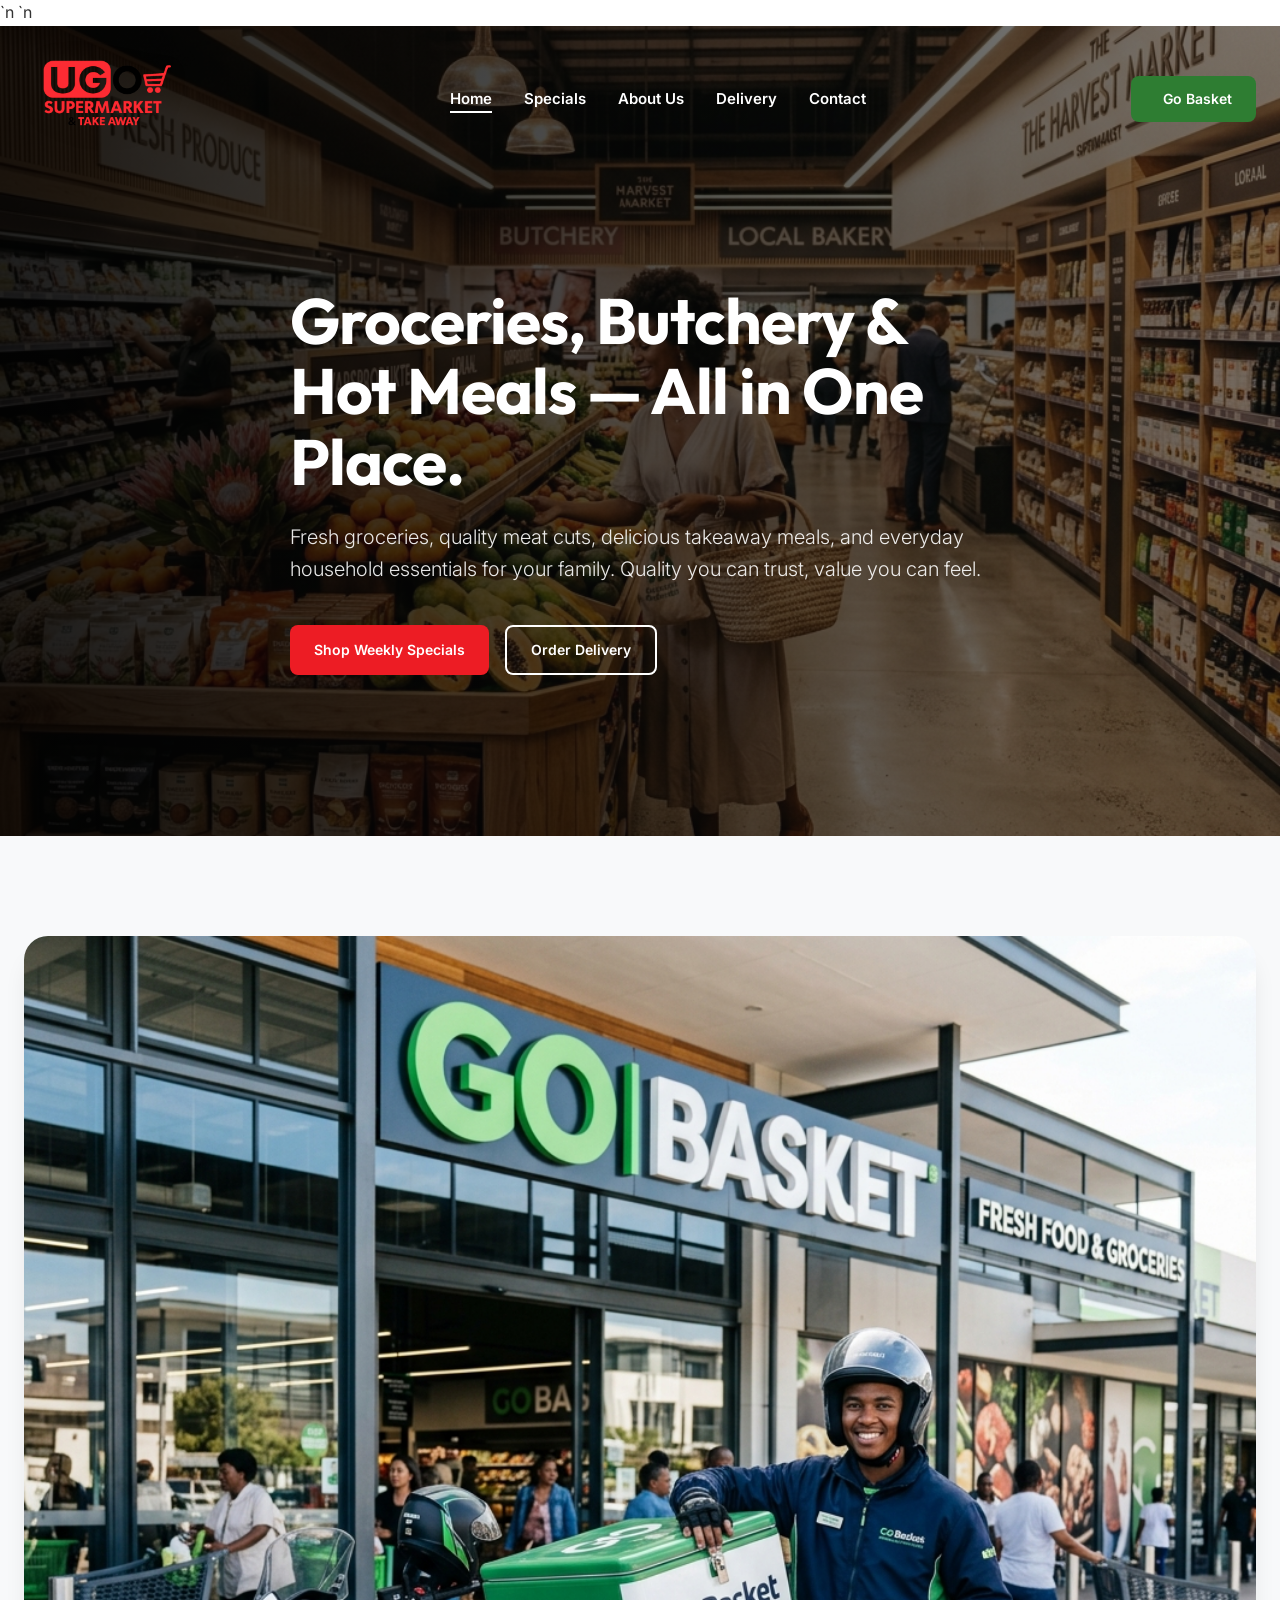
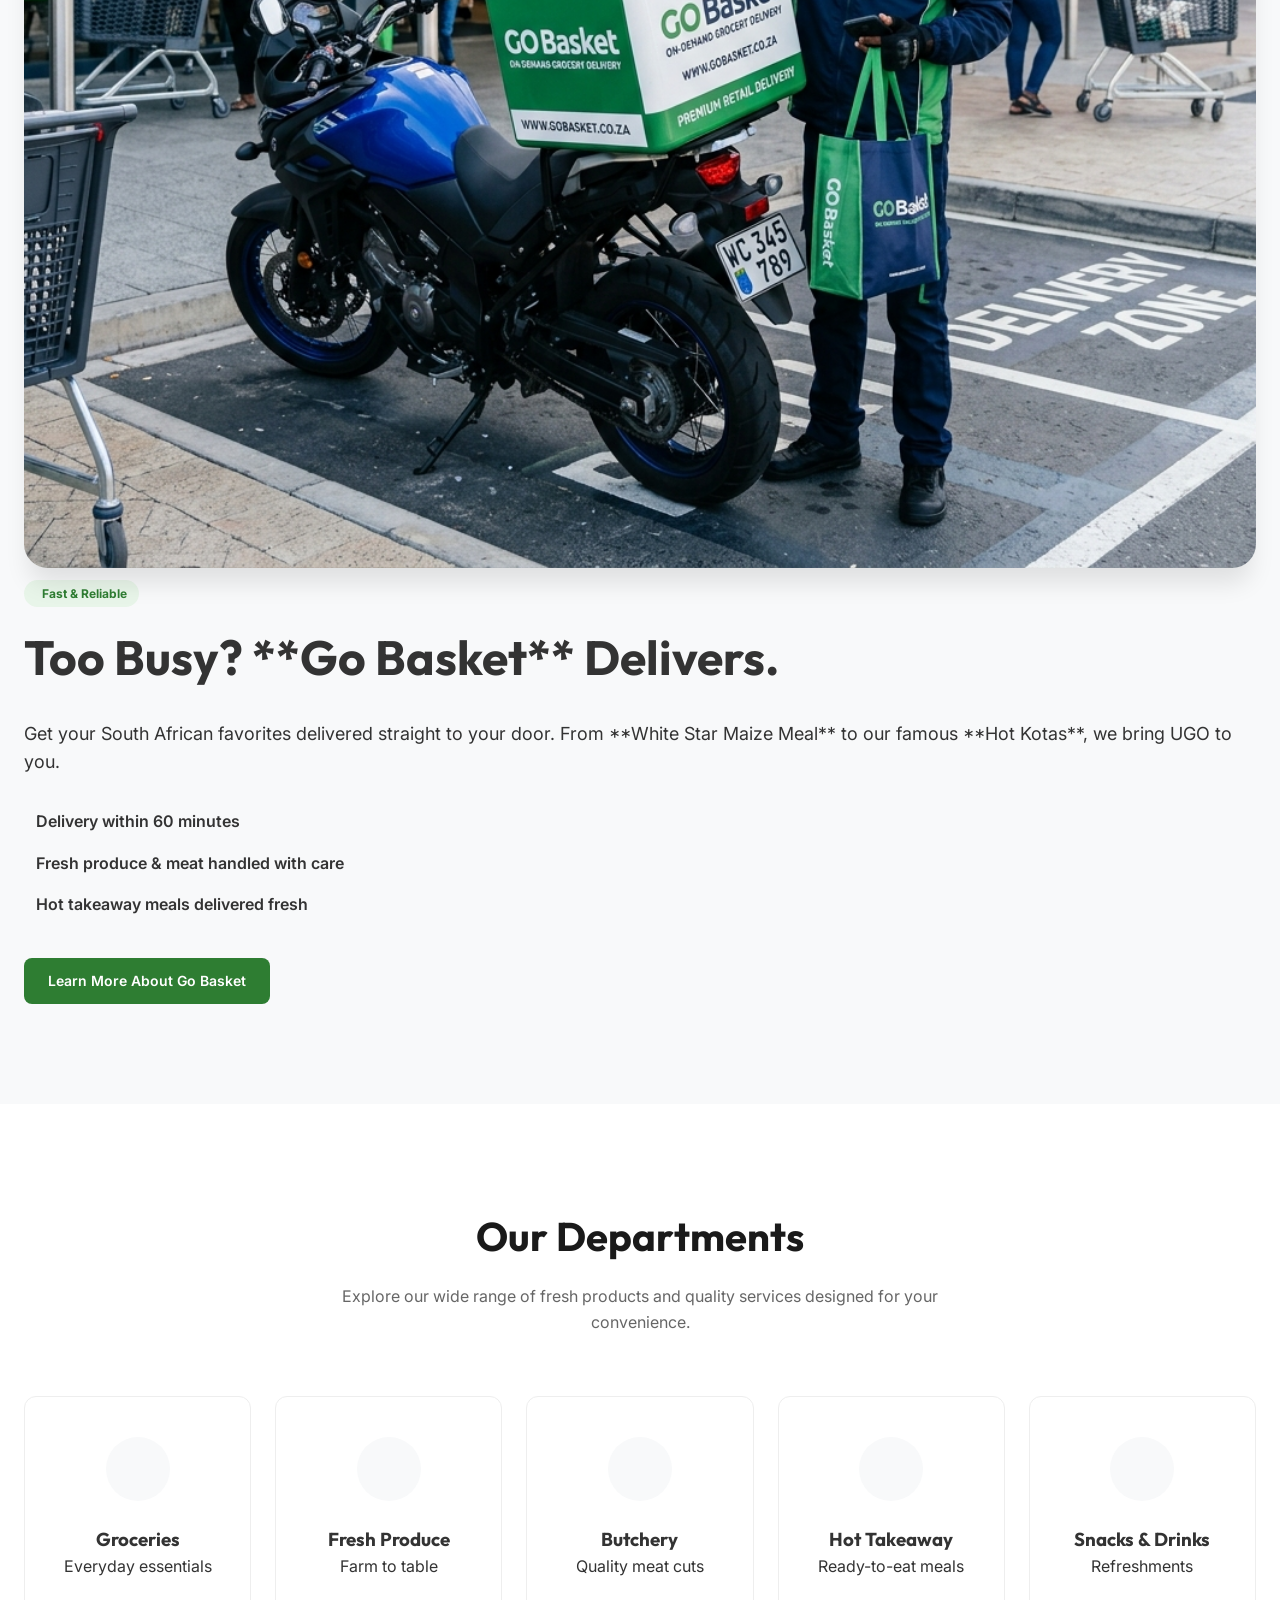
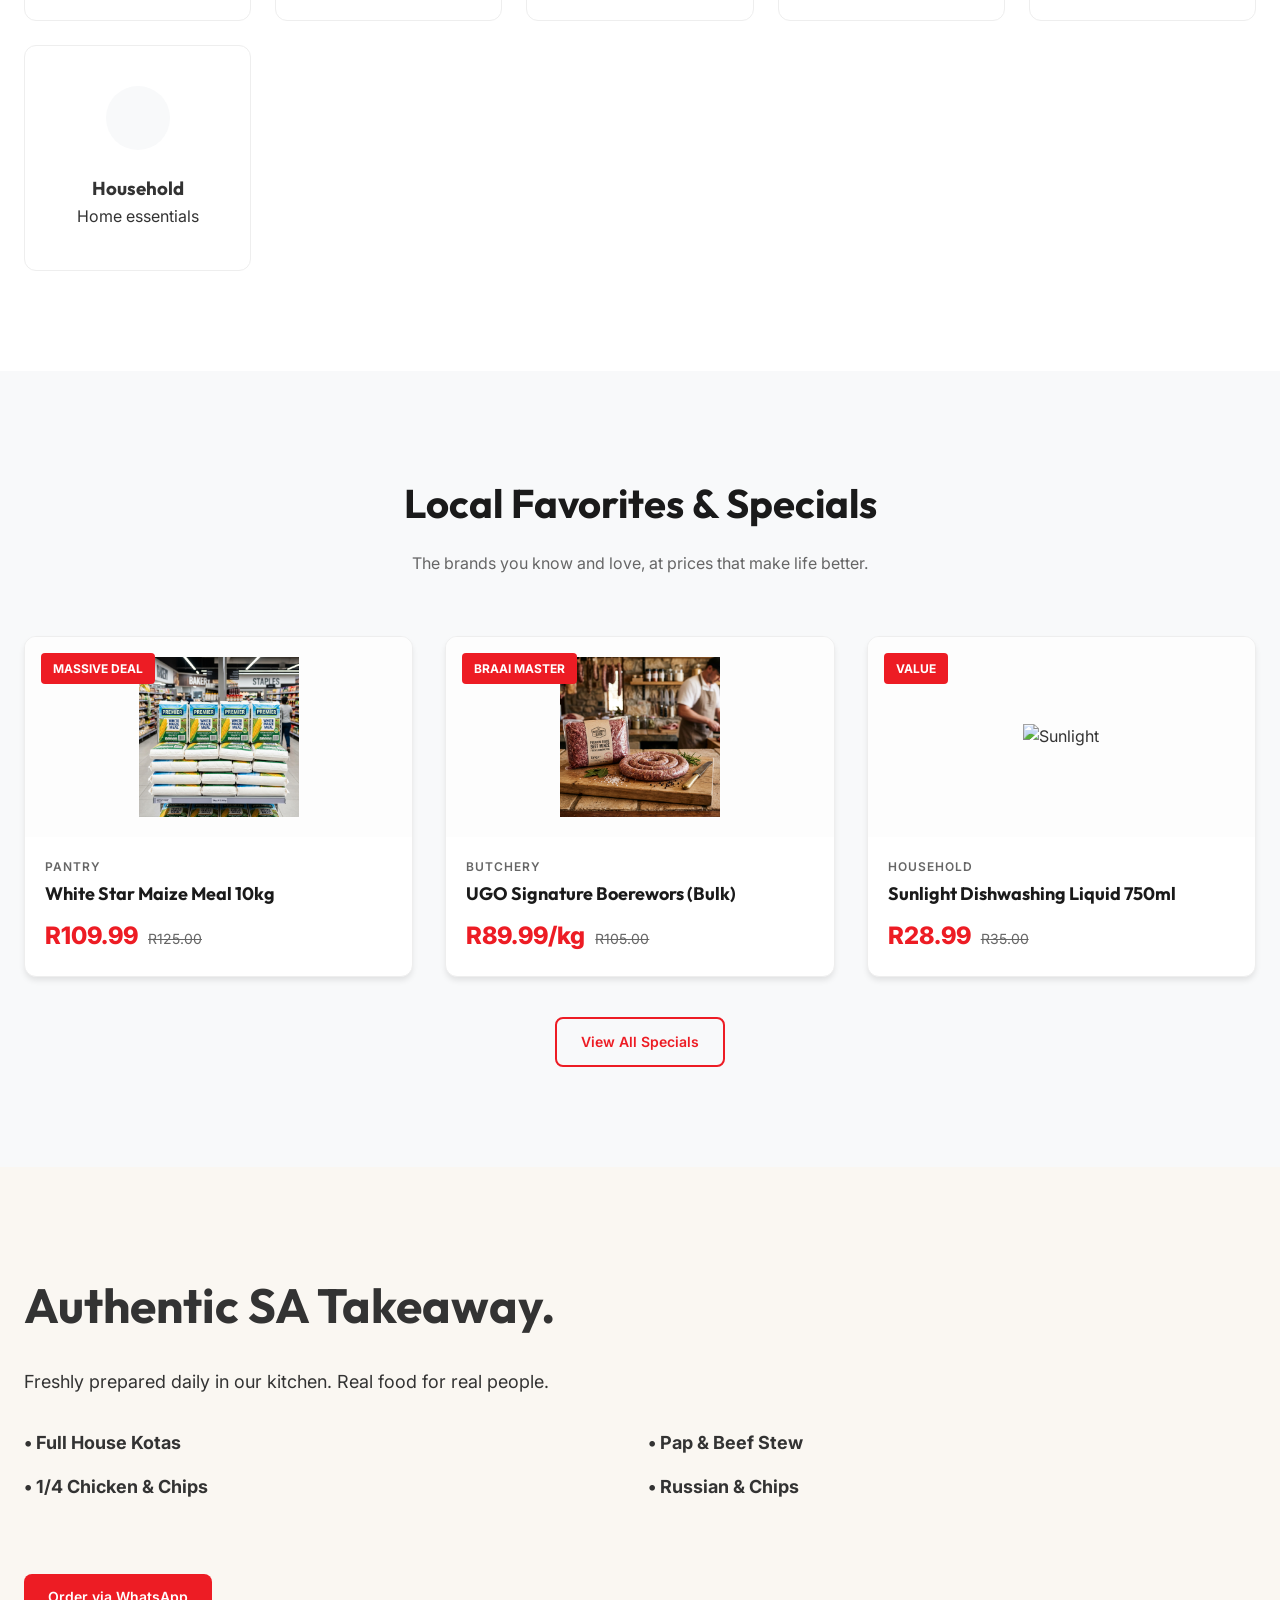
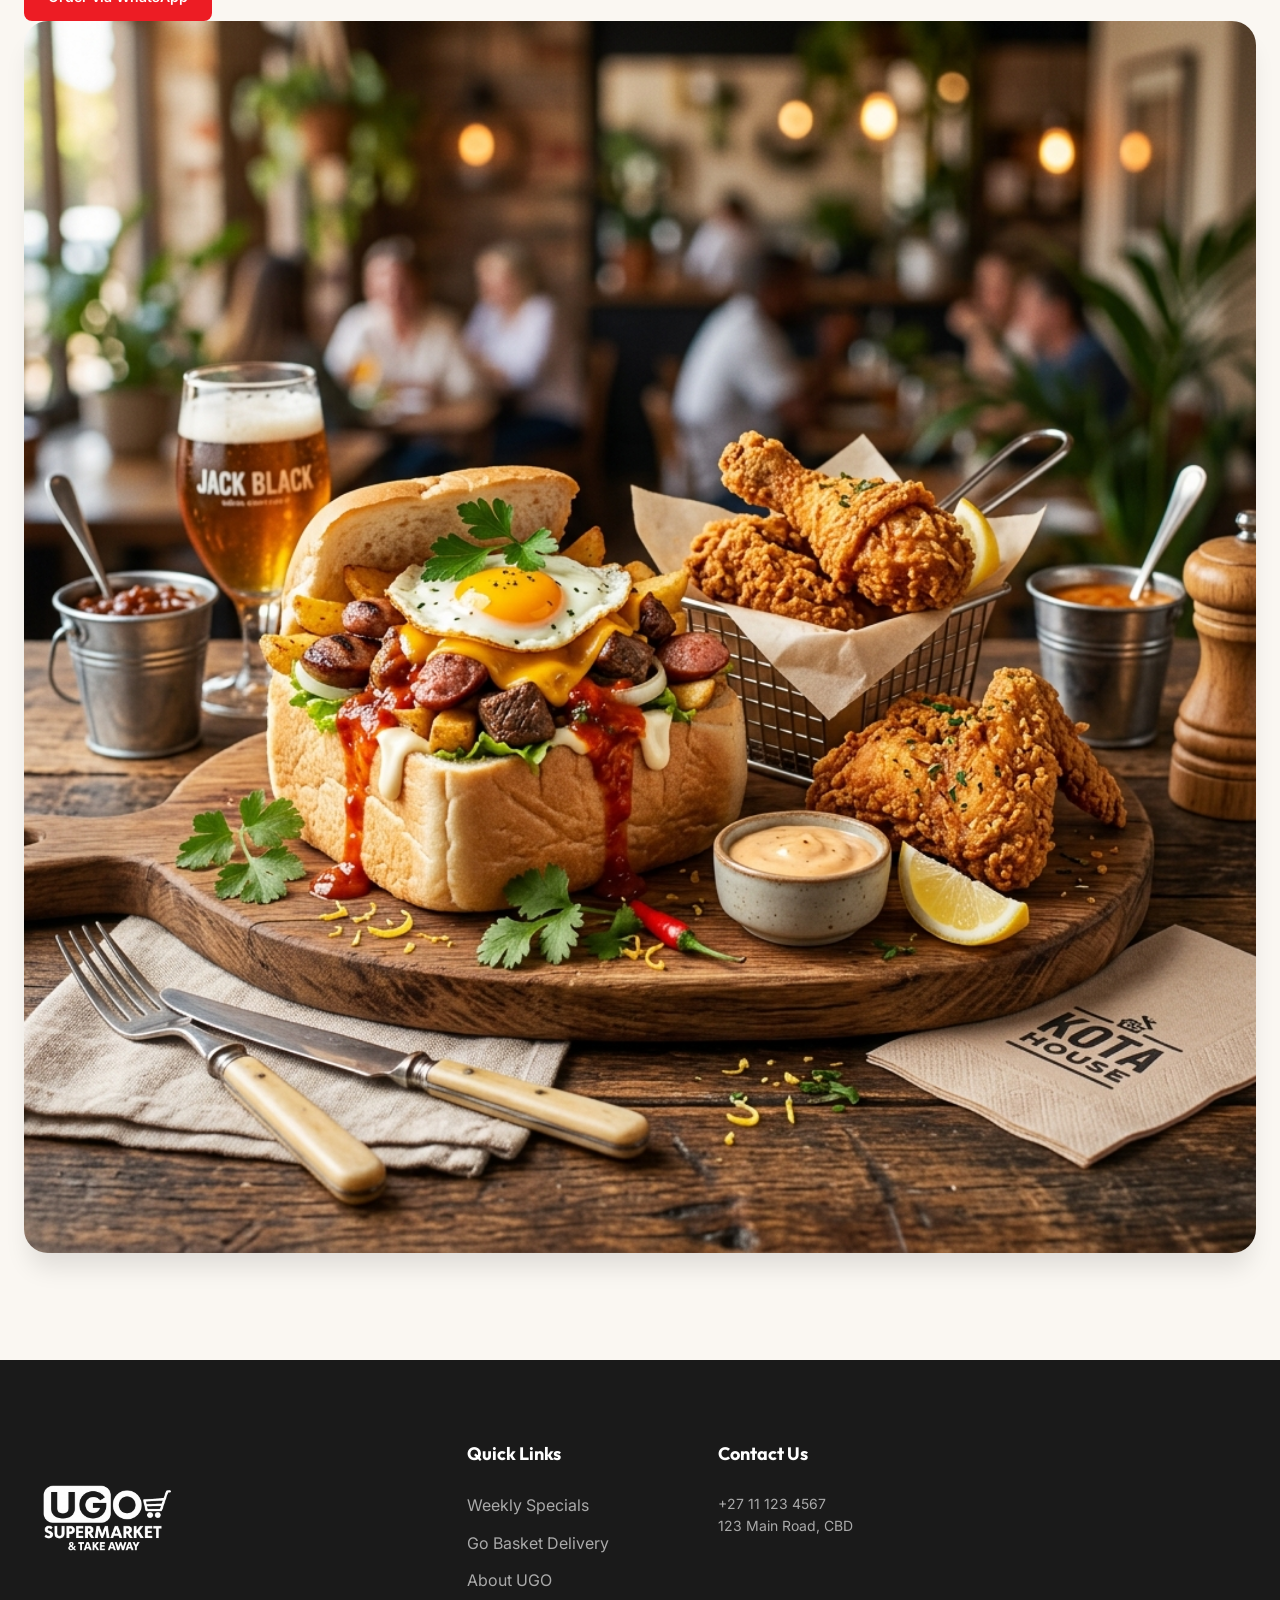
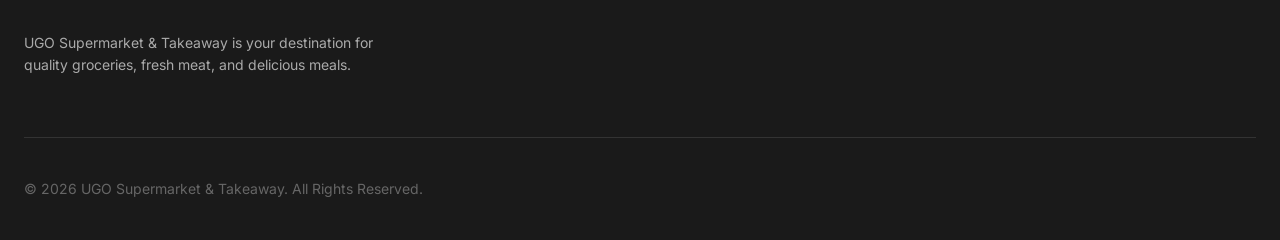
==== commit 5b96b06a: "Meta: Added favicon and social preview images using UGO logo" ====
--- a/index.html
+++ b/index.html
@@ -7,6 +7,7 @@
     <meta name="description" content="Your local South African supermarket for fresh groceries, quality meat, hot takeaway meals, and everyday essentials. Visit UGO Supermarket today.">
     <link rel="stylesheet" href="style.css">
     <script src="https://unpkg.com/lucide@latest"></script>
+    <link rel="icon" type="image/png" href="ugo_logo.png">`n    <meta property="og:image" content="https://Ndumiso-Y.github.io/UGO--MOCKUP/ugo_logo.png">`n    <meta name="twitter:image" content="https://Ndumiso-Y.github.io/UGO--MOCKUP/ugo_logo.png">
 </head>
 <body>
 
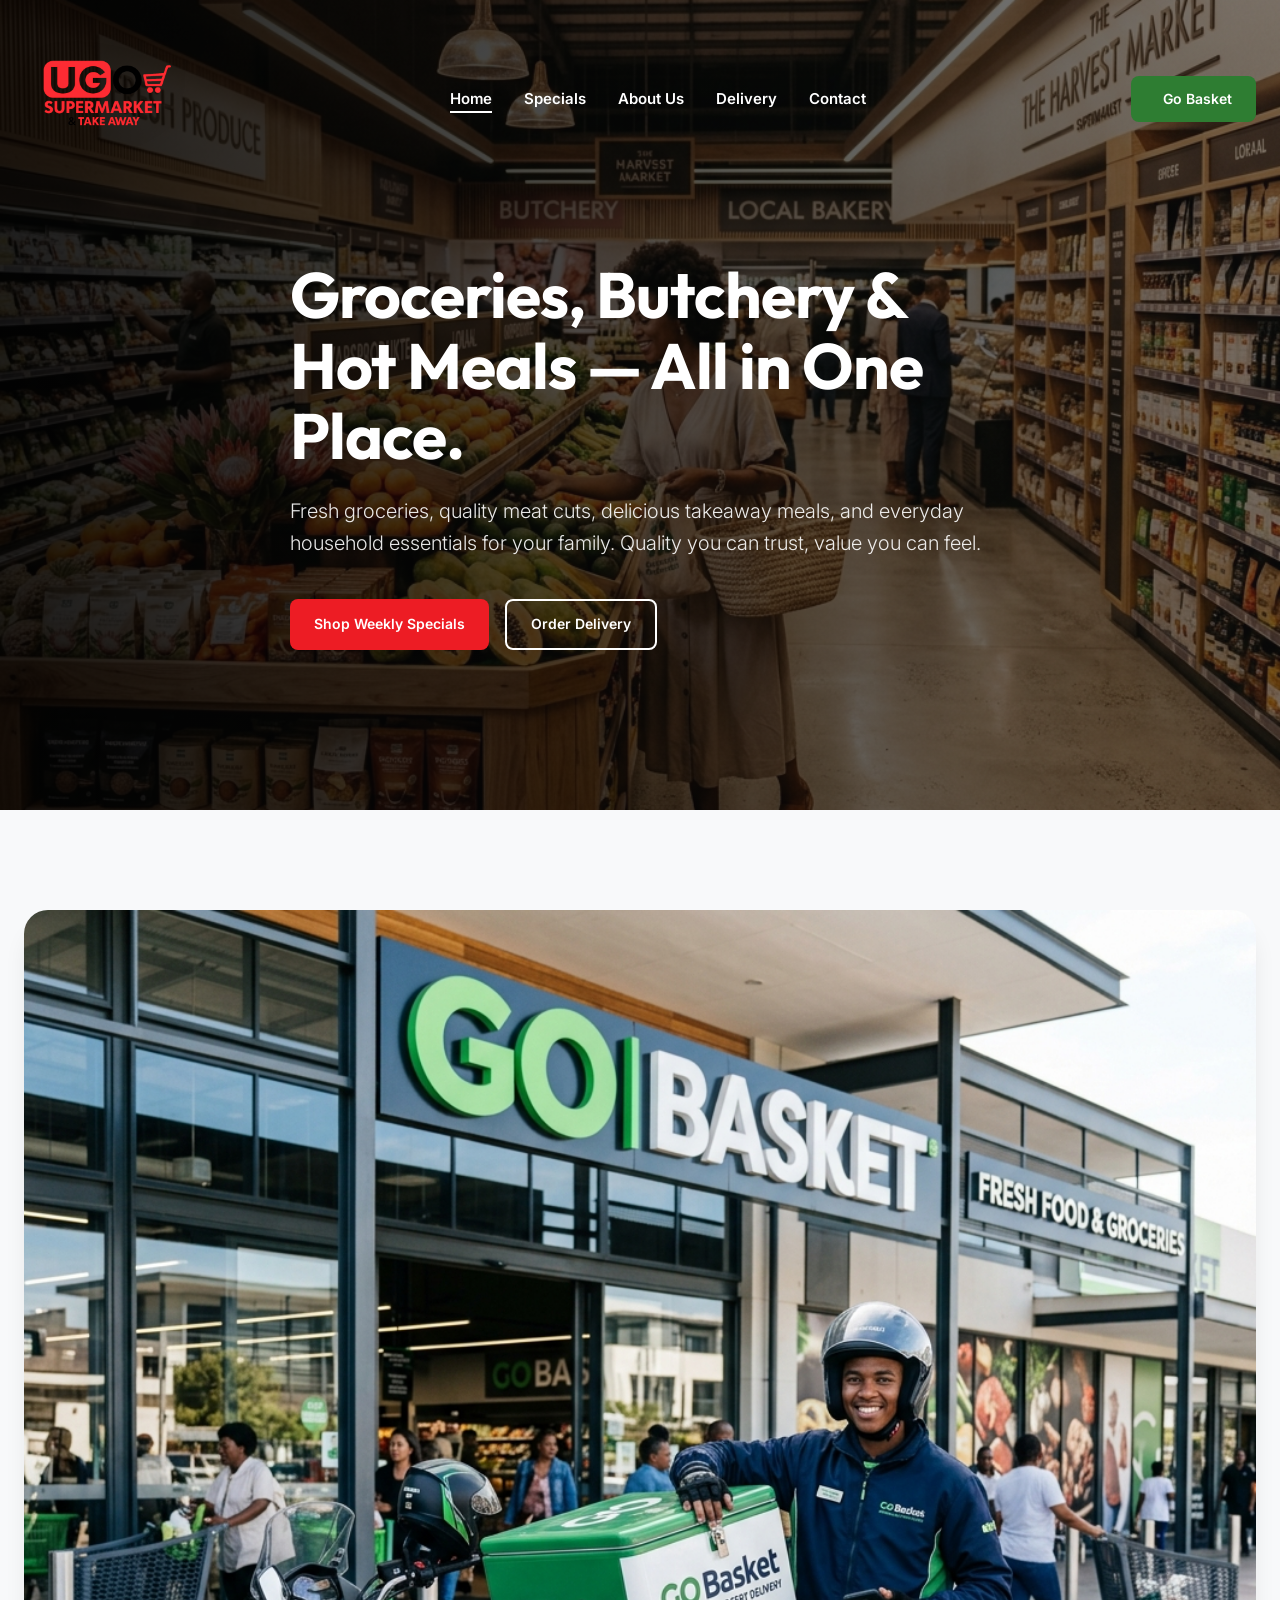
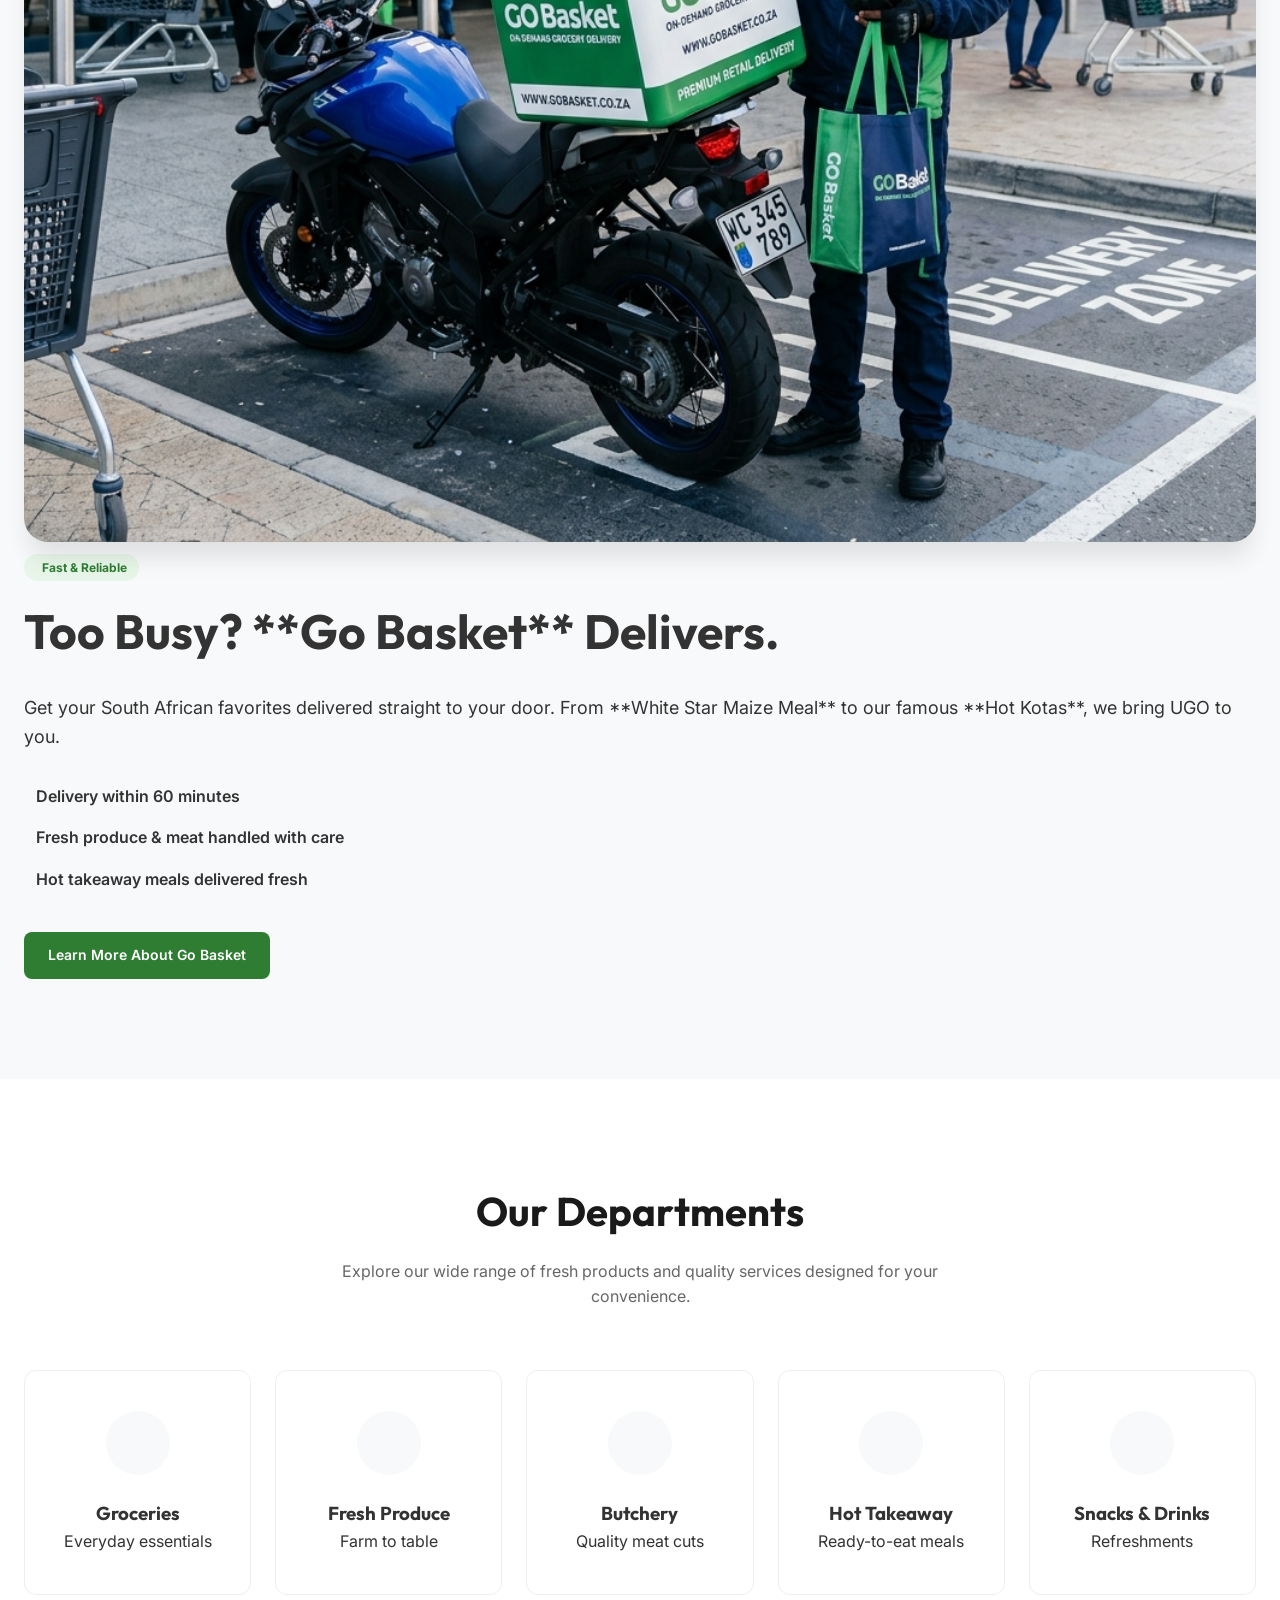
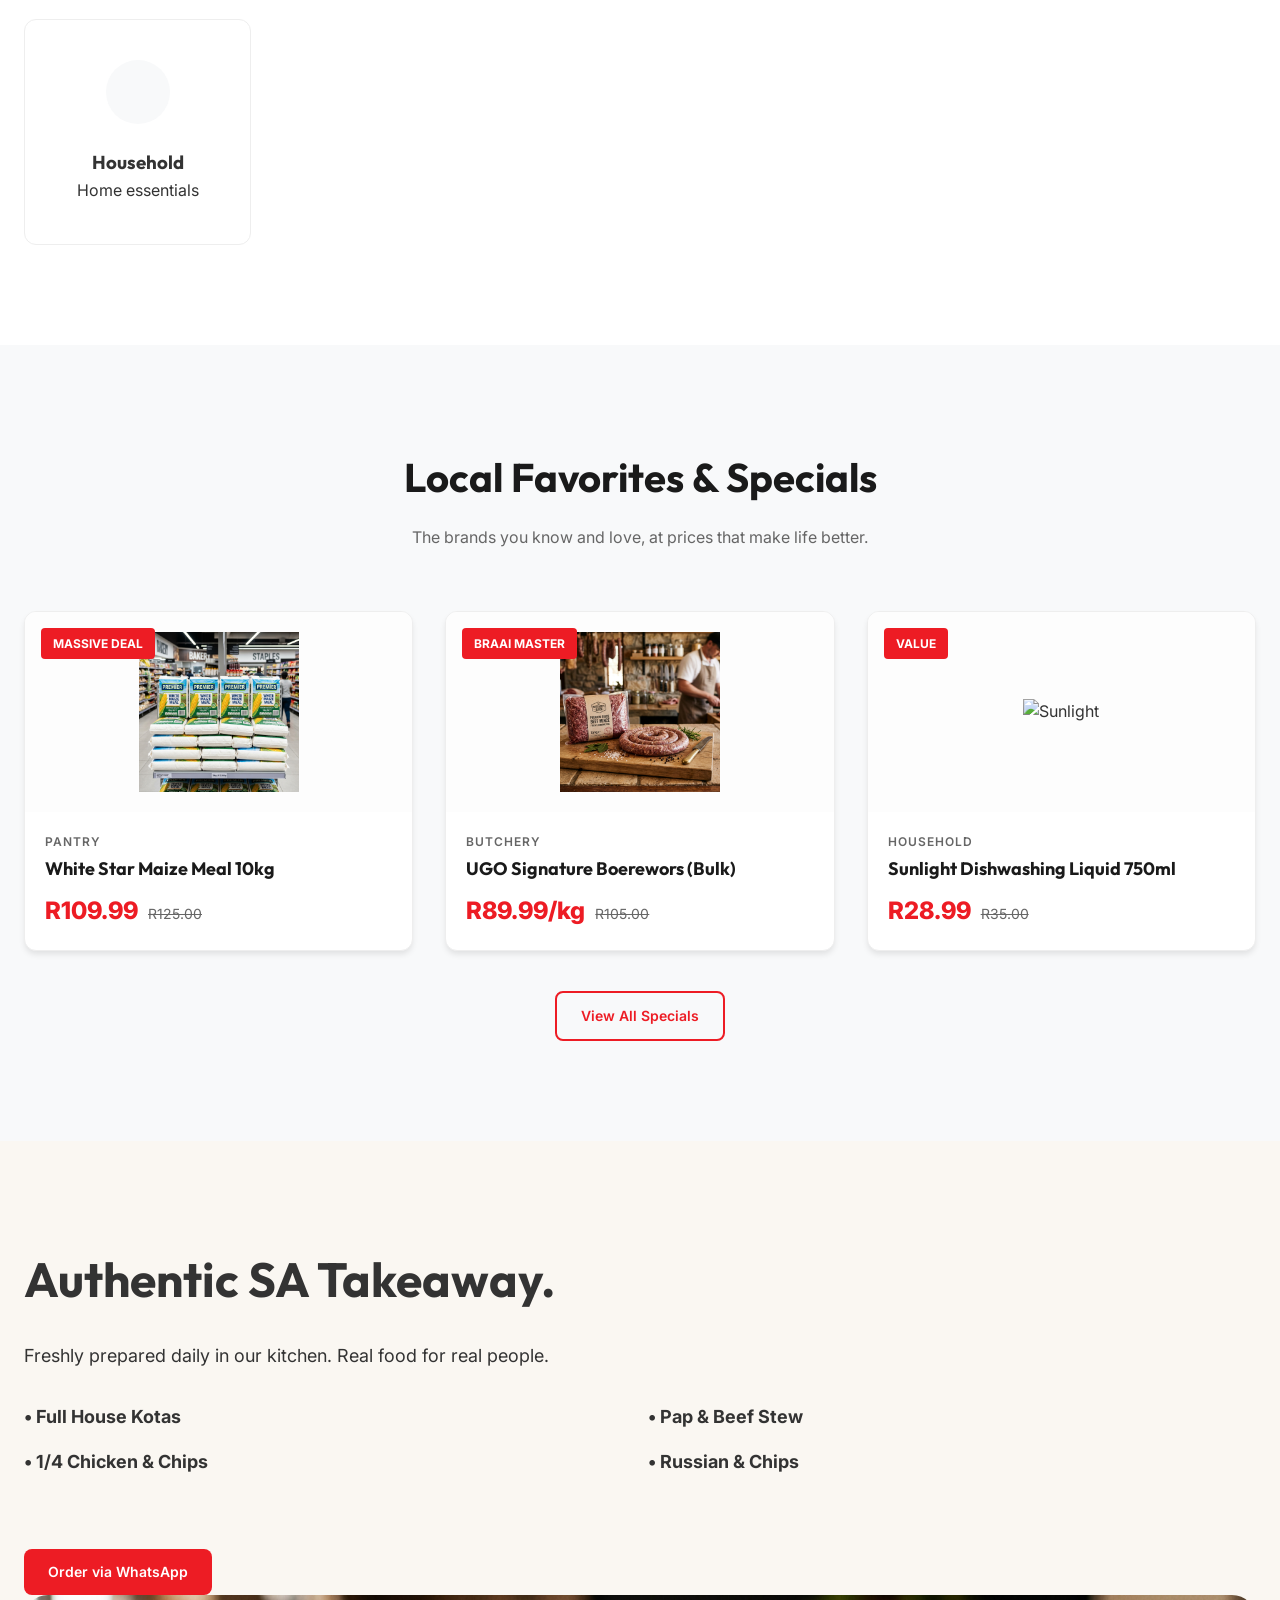
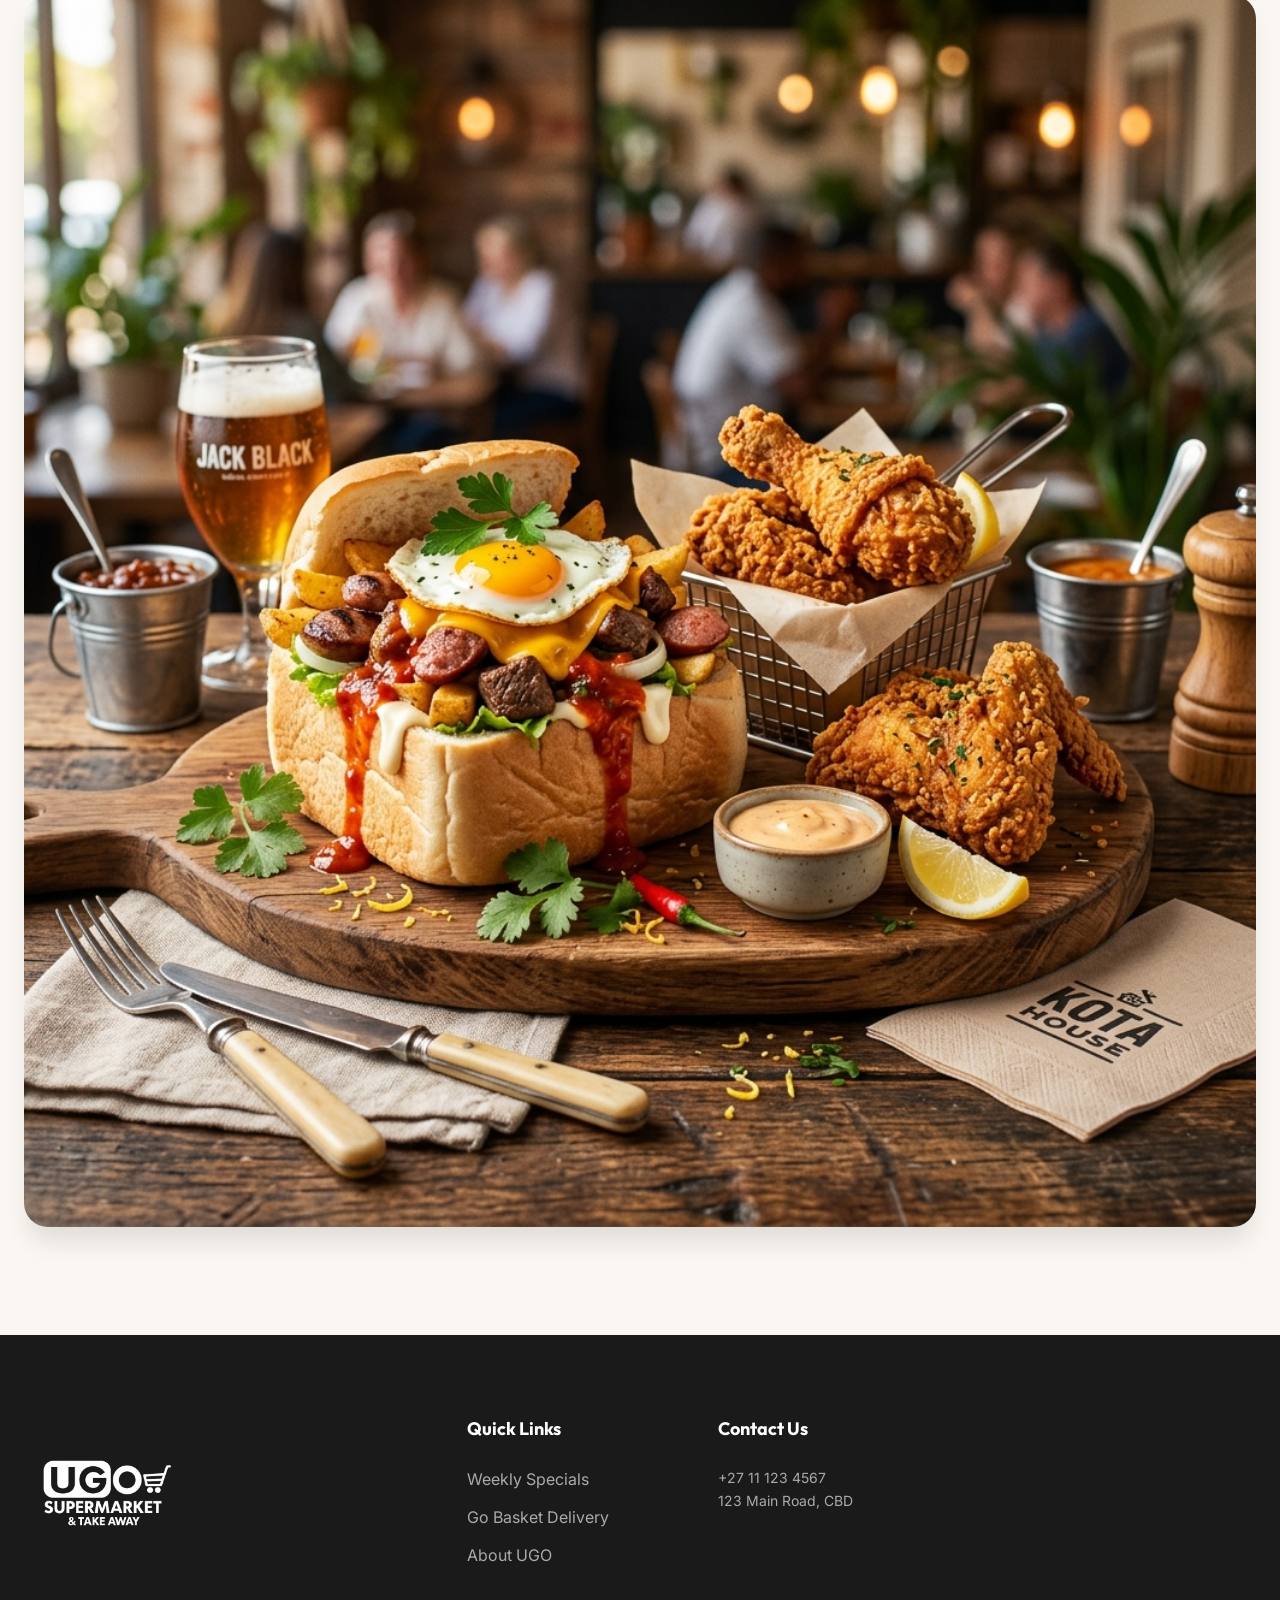
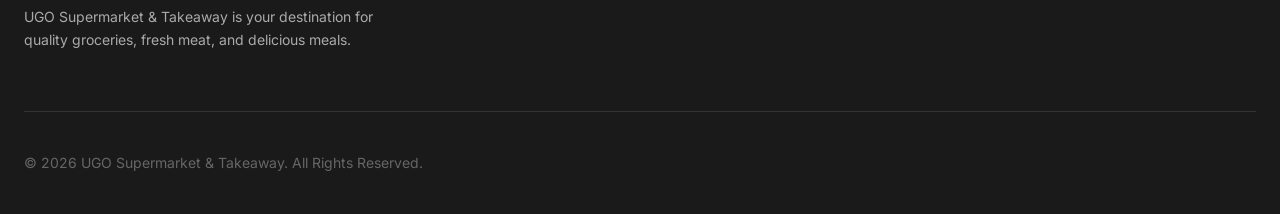
==== commit ec9b5f0a: "Fix: Removed accidental literal newline characters from HTML" ====
--- a/index.html
+++ b/index.html
@@ -7,7 +7,7 @@
     <meta name="description" content="Your local South African supermarket for fresh groceries, quality meat, hot takeaway meals, and everyday essentials. Visit UGO Supermarket today.">
     <link rel="stylesheet" href="style.css">
     <script src="https://unpkg.com/lucide@latest"></script>
-    <link rel="icon" type="image/png" href="ugo_logo.png">`n    <meta property="og:image" content="https://Ndumiso-Y.github.io/UGO--MOCKUP/ugo_logo.png">`n    <meta name="twitter:image" content="https://Ndumiso-Y.github.io/UGO--MOCKUP/ugo_logo.png">
+    <link rel="icon" type="image/png" href="ugo_logo.png">    <meta property="og:image" content="https://Ndumiso-Y.github.io/UGO--MOCKUP/ugo_logo.png">    <meta name="twitter:image" content="https://Ndumiso-Y.github.io/UGO--MOCKUP/ugo_logo.png">
 </head>
 <body>
 
@@ -16,19 +16,26 @@
         <div class="container">
             <nav>
                 <a href="index.html" class="logo">
-                    <img src="ugo_logo.png" alt="UGO Logo">
+                    <img loading="lazy" decoding="async" src="ugo_logo.png" alt="UGO Logo">
                 </a>
+                <button class="menu-toggle" aria-label="Toggle Menu">                    <i data-lucide="menu"></i>                </button>
                 <ul class="nav-links">
-                    <li><a href="index.html" class="active">Home</a></li>
-                    <li><a href="specials.html">Specials</a></li>
-                    <li><a href="about.html">About Us</a></li>
-                    <li><a href="delivery.html">Delivery</a></li>
-                    <li><a href="contact.html">Contact</a></li>
+                    <li><a href="index.html" class="active">Home</a>
+                <button class="menu-toggle" aria-label="Toggle Menu">                    <i data-lucide="menu"></i>                </button></li>
+                    <li><a href="specials.html">Specials</a>
+                <button class="menu-toggle" aria-label="Toggle Menu">                    <i data-lucide="menu"></i>                </button></li>
+                    <li><a href="about.html">About Us</a>
+                <button class="menu-toggle" aria-label="Toggle Menu">                    <i data-lucide="menu"></i>                </button></li>
+                    <li><a href="delivery.html">Delivery</a>
+                <button class="menu-toggle" aria-label="Toggle Menu">                    <i data-lucide="menu"></i>                </button></li>
+                    <li><a href="contact.html">Contact</a>
+                <button class="menu-toggle" aria-label="Toggle Menu">                    <i data-lucide="menu"></i>                </button></li>
                 </ul>
                 <div class="nav-actions">
                     <a href="delivery.html" class="btn btn-delivery">
                         <i data-lucide="truck"></i> Go Basket
                     </a>
+                <button class="menu-toggle" aria-label="Toggle Menu">                    <i data-lucide="menu"></i>                </button>
                 </div>
             </nav>
         </div>
@@ -37,7 +44,7 @@
     <!-- Hero Section -->
     <section class="hero">
         <div class="hero-bg">
-            <img src="hero_supermarket.png" alt="Modern Supermarket Interior">
+            <img loading="lazy" decoding="async" src="hero_supermarket.png" alt="Modern Supermarket Interior">
         </div>
         <div class="hero-overlay"></div>
         <div class="container">
@@ -46,7 +53,9 @@
                 <p>Fresh groceries, quality meat cuts, delicious takeaway meals, and everyday household essentials for your family. Quality you can trust, value you can feel.</p>
                 <div class="hero-btns">
                     <a href="specials.html" class="btn btn-primary">Shop Weekly Specials</a>
+                <button class="menu-toggle" aria-label="Toggle Menu">                    <i data-lucide="menu"></i>                </button>
                     <a href="delivery.html" class="btn btn-outline" style="color: white; border-color: white;">Order Delivery</a>
+                <button class="menu-toggle" aria-label="Toggle Menu">                    <i data-lucide="menu"></i>                </button>
                 </div>
             </div>
         </div>
@@ -57,7 +66,7 @@
         <div class="container">
             <div class="takeaway-layout">
                 <div class="takeaway-img">
-                    <img src="delivery_service.png" alt="Go Basket Delivery Service">
+                    <img loading="lazy" decoding="async" src="delivery_service.png" alt="Go Basket Delivery Service">
                 </div>
                 <div class="takeaway-content">
                     <div class="go-basket-accent">
@@ -71,6 +80,7 @@
                         <li class="food-item"><i data-lucide="check-circle"></i> Hot takeaway meals delivered fresh</li>
                     </ul>
                     <a href="delivery.html" class="btn btn-delivery btn-lg">Learn More About Go Basket</a>
+                <button class="menu-toggle" aria-label="Toggle Menu">                    <i data-lucide="menu"></i>                </button>
                 </div>
             </div>
         </div>
@@ -128,7 +138,7 @@
             <div class="specials-grid">
                 <div class="product-card">
                     <div class="badge">MASSIVE DEAL</div>
-                    <div class="product-img"><img src="maizemeal.png" alt="Maize Meal"></div>
+                    <div class="product-img"><img loading="lazy" decoding="async" src="maizemeal.png" alt="Maize Meal"></div>
                     <div class="product-info">
                         <div class="product-cat">Pantry</div>
                         <h3 class="product-title">White Star Maize Meal 10kg</h3>
@@ -137,7 +147,7 @@
                 </div>
                 <div class="product-card">
                     <div class="badge">BRAAI MASTER</div>
-                    <div class="product-img"><img src="boerewors.png" alt="Boerewors"></div>
+                    <div class="product-img"><img loading="lazy" decoding="async" src="boerewors.png" alt="Boerewors"></div>
                     <div class="product-info">
                         <div class="product-cat">Butchery</div>
                         <h3 class="product-title">UGO Signature Boerewors (Bulk)</h3>
@@ -146,7 +156,7 @@
                 </div>
                 <div class="product-card">
                     <div class="badge">VALUE</div>
-                    <div class="product-img"><img src="https://images.unsplash.com/photo-1626078330366-9934c9f13117?auto=format&fit=crop&q=80&w=400" alt="Sunlight"></div>
+                    <div class="product-img"><img loading="lazy" decoding="async" src="https://images.unsplash.com/photo-1626078330366-9934c9f13117?auto=format&fit=crop&q=80&w=400" alt="Sunlight"></div>
                     <div class="product-info">
                         <div class="product-cat">Household</div>
                         <h3 class="product-title">Sunlight Dishwashing Liquid 750ml</h3>
@@ -156,6 +166,7 @@
             </div>
             <div style="text-align: center; margin-top: 40px;">
                 <a href="specials.html" class="btn btn-outline">View All Specials</a>
+                <button class="menu-toggle" aria-label="Toggle Menu">                    <i data-lucide="menu"></i>                </button>
             </div>
         </div>
     </section>
@@ -174,9 +185,10 @@
                         <li class="food-item" style="font-size: 18px; font-weight: 700;">• Russian & Chips</li>
                     </ul>
                     <a href="https://wa.me/27111234567" class="btn btn-primary btn-lg" style="margin-top: 32px;">Order via WhatsApp</a>
+                <button class="menu-toggle" aria-label="Toggle Menu">                    <i data-lucide="menu"></i>                </button>
                 </div>
                 <div class="takeaway-img">
-                    <img src="hot_takeaway.png" alt="Hot Meals">
+                    <img loading="lazy" decoding="async" src="hot_takeaway.png" alt="Hot Meals">
                 </div>
             </div>
         </div>
@@ -187,15 +199,18 @@
         <div class="container">
             <div class="footer-grid">
                 <div class="footer-col" style="grid-column: span 1;">
-                    <img src="ugo_logo.png" alt="UGO Logo" style="height: 160px; margin-bottom: 24px; filter: brightness(0) invert(1);">
+                    <img loading="lazy" decoding="async" src="ugo_logo.png" alt="UGO Logo" style="height: 160px; margin-bottom: 24px; filter: brightness(0) invert(1);">
                     <p style="color: #AAA; font-size: 14px;">UGO Supermarket & Takeaway is your destination for quality groceries, fresh meat, and delicious meals.</p>
                 </div>
                 <div class="footer-col">
                     <h4>Quick Links</h4>
                     <ul class="footer-links">
-                        <li><a href="specials.html">Weekly Specials</a></li>
-                        <li><a href="delivery.html">Go Basket Delivery</a></li>
-                        <li><a href="about.html">About UGO</a></li>
+                        <li><a href="specials.html">Weekly Specials</a>
+                <button class="menu-toggle" aria-label="Toggle Menu">                    <i data-lucide="menu"></i>                </button></li>
+                        <li><a href="delivery.html">Go Basket Delivery</a>
+                <button class="menu-toggle" aria-label="Toggle Menu">                    <i data-lucide="menu"></i>                </button></li>
+                        <li><a href="about.html">About UGO</a>
+                <button class="menu-toggle" aria-label="Toggle Menu">                    <i data-lucide="menu"></i>                </button></li>
                     </ul>
                 </div>
                 <div class="footer-col">
--- a/style.css
+++ b/style.css
@@ -105,6 +105,25 @@
     list-style: none;
 }
 
+.menu-toggle {
+    display: none;
+    background: transparent;
+    border: none;
+    cursor: pointer;
+    color: var(--black);
+    padding: 8px;
+    z-index: 1001;
+}
+
+header:not(.scrolled):not(.header-solid) .menu-toggle {
+    color: var(--white);
+}
+
+header.scrolled .menu-toggle, header.header-solid .menu-toggle {
+    color: var(--black);
+}
+
+
 .nav-links a {
     text-decoration: none;
     color: var(--white);
@@ -700,10 +719,11 @@
     font-size: 14px;
 }
 
-/* Mobile Responsiveness */
+/* Mobile Responsiveness Updates */
 @media (max-width: 1024px) {
     .takeaway-layout, .contact-layout {
         grid-template-columns: 1fr;
+        gap: 40px;
     }
     
     .hero h1 {
@@ -713,22 +733,112 @@
     .footer-grid {
         grid-template-columns: 1fr 1fr;
     }
+    
+    .takeaway-img img {
+        max-width: 100%;
+    }
 }
 
 @media (max-width: 768px) {
+    header {
+        padding: 10px 0;
+    }
+
+    .menu-toggle {
+        display: block;
+    }
+
+    .logo img {
+        height: 70px !important;
+    }
+
+    header.scrolled .logo img, header.header-solid .logo img {
+        height: 60px !important;
+    }
+
     .nav-links {
+        position: fixed;
+        top: 0;
+        right: -100%;
+        width: 80%;
+        height: 100vh;
+        background: white;
+        flex-direction: column;
+        justify-content: center;
+        align-items: center;
+        transition: 0.4s ease-in-out;
+        box-shadow: -10px 0 30px rgba(0,0,0,0.1);
+        z-index: 1000;
+        padding: 40px;
+    }
+
+    .nav-links.active {
+        right: 0;
+    }
+
+    .nav-links a {
+        color: var(--black) !important;
+        font-size: 24px;
+        font-weight: 700;
+    }
+
+    .nav-links a::after {
         display: none;
     }
-    
+
+    .nav-actions {
+        display: none;
+    }
+
     .why-grid {
         grid-template-columns: 1fr;
     }
+
+    .hero {
+        text-align: center;
+        padding-top: 140px;
+    }
     
     .hero h1 {
-        font-size: 36px;
+        font-size: 38px;
     }
     
+    .hero p {
+        font-size: 16px;
+    }
+
+    .hero-btns {
+        flex-direction: column;
+        width: 100%;
+    }
+
     .section {
         padding: 60px 0;
     }
-}
+
+    .section-header h2 {
+        font-size: 32px;
+    }
+
+    .category-grid {
+        grid-template-columns: 1fr 1fr;
+    }
+
+    .takeaway-layout, .contact-layout {
+        text-align: center;
+    }
+
+    .takeaway-layout img, .takeaway-layout .takeaway-img {
+        order: -1;
+    }
+
+    .footer-grid {
+        grid-template-columns: 1fr;
+        text-align: center;
+    }
+
+    .footer-col {
+        grid-column: span 1 !important;
+    }
+}
+
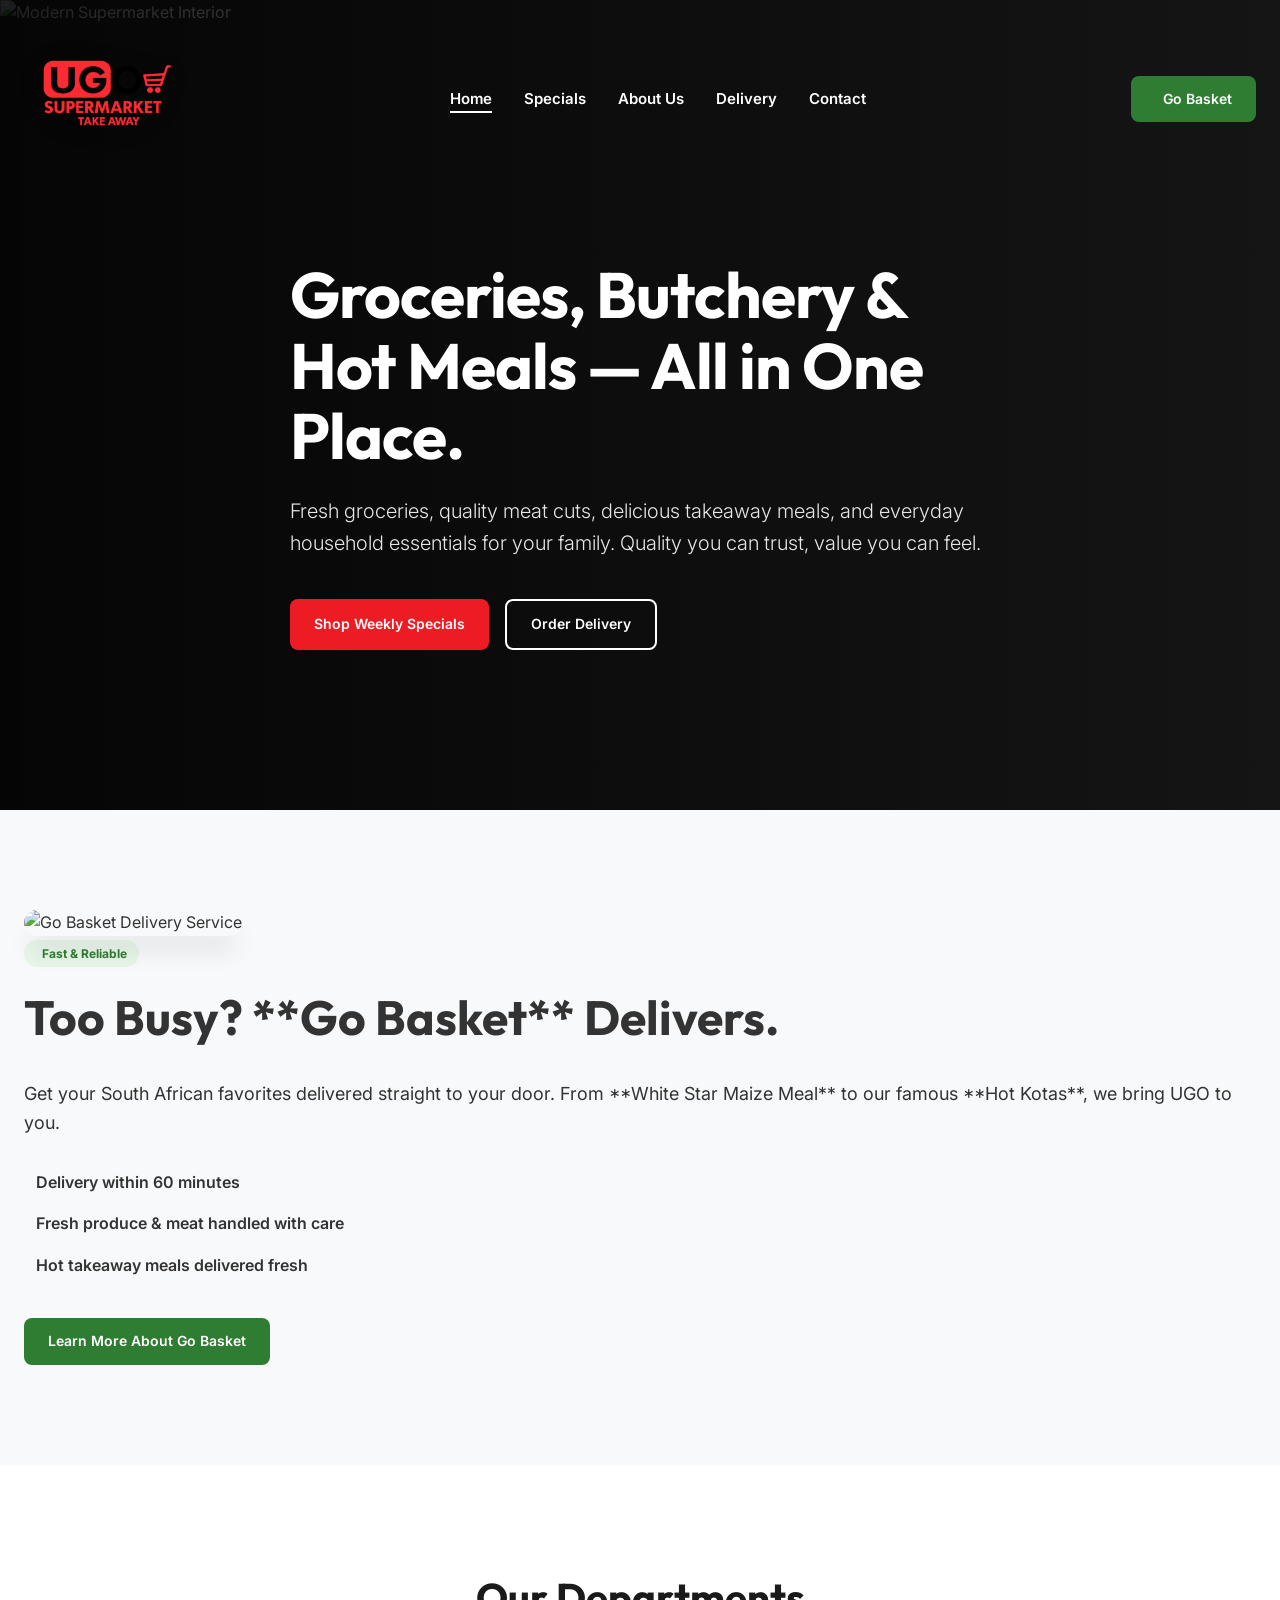
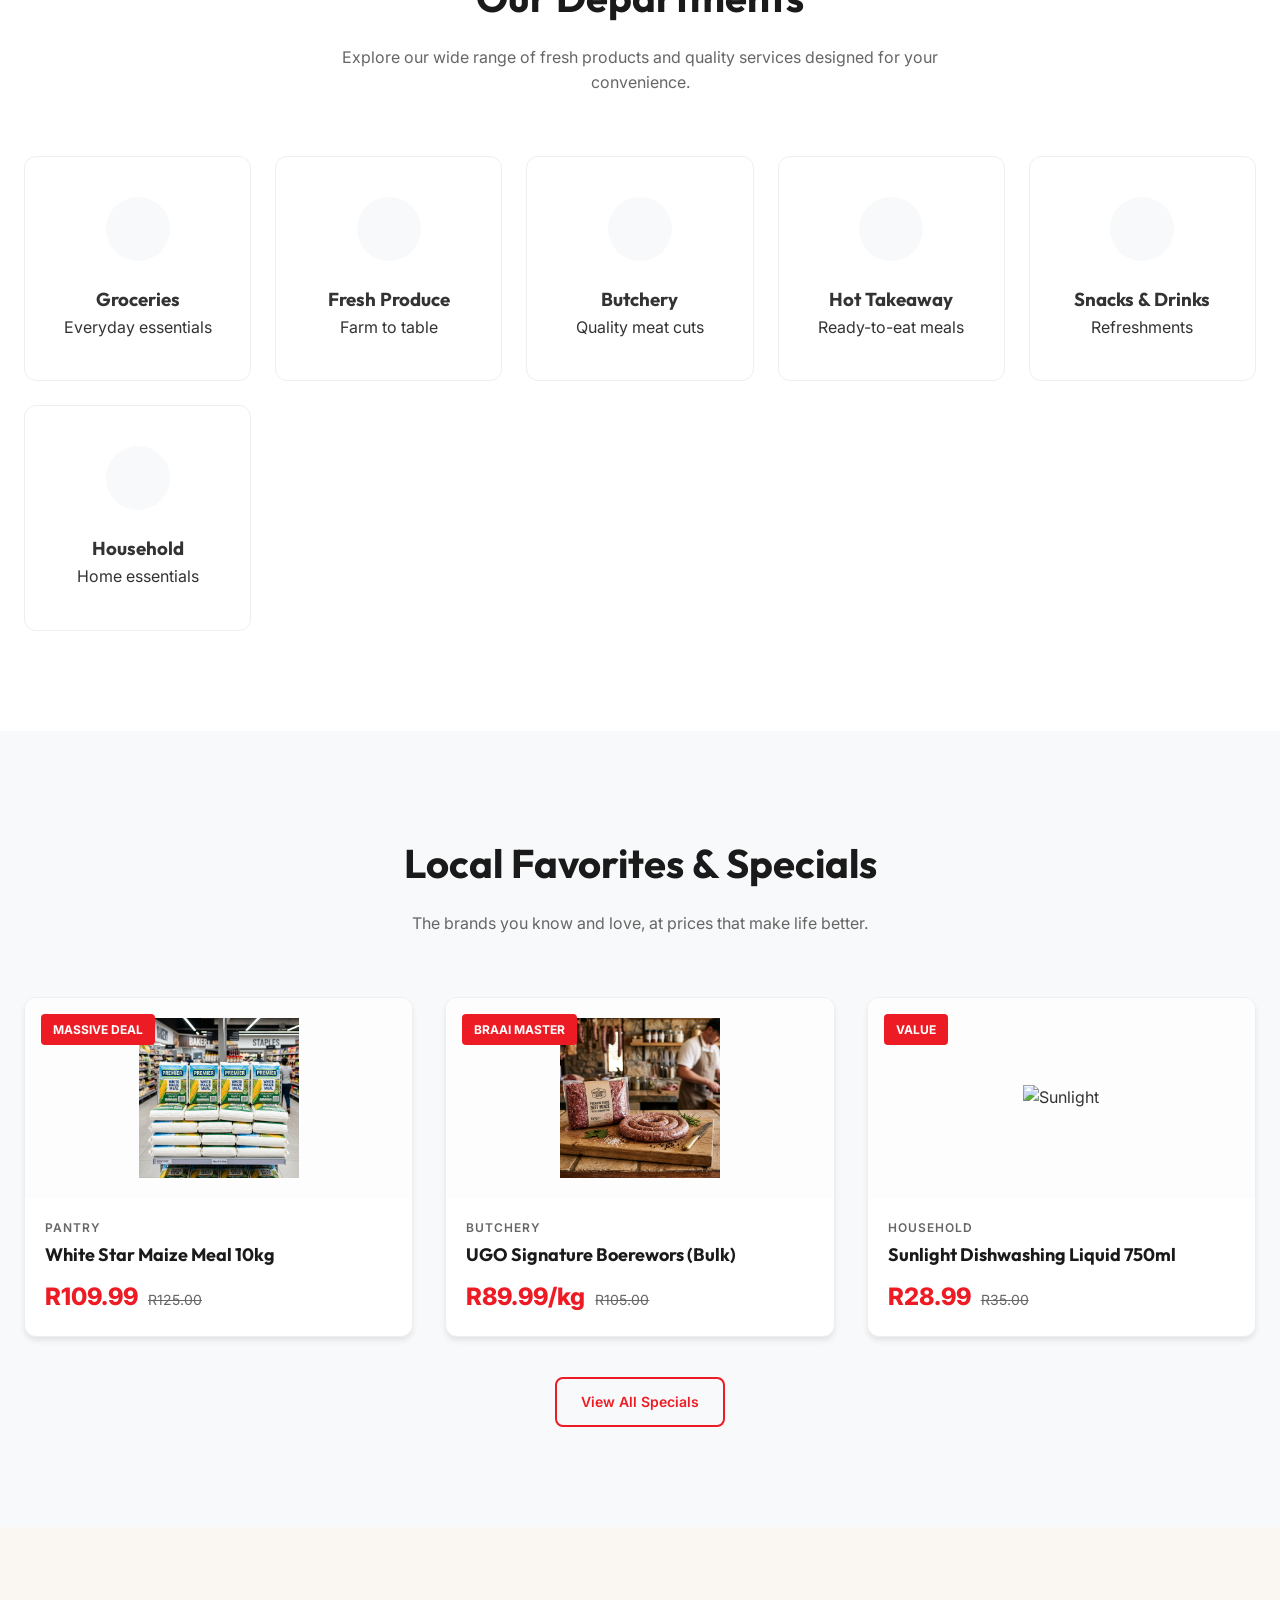
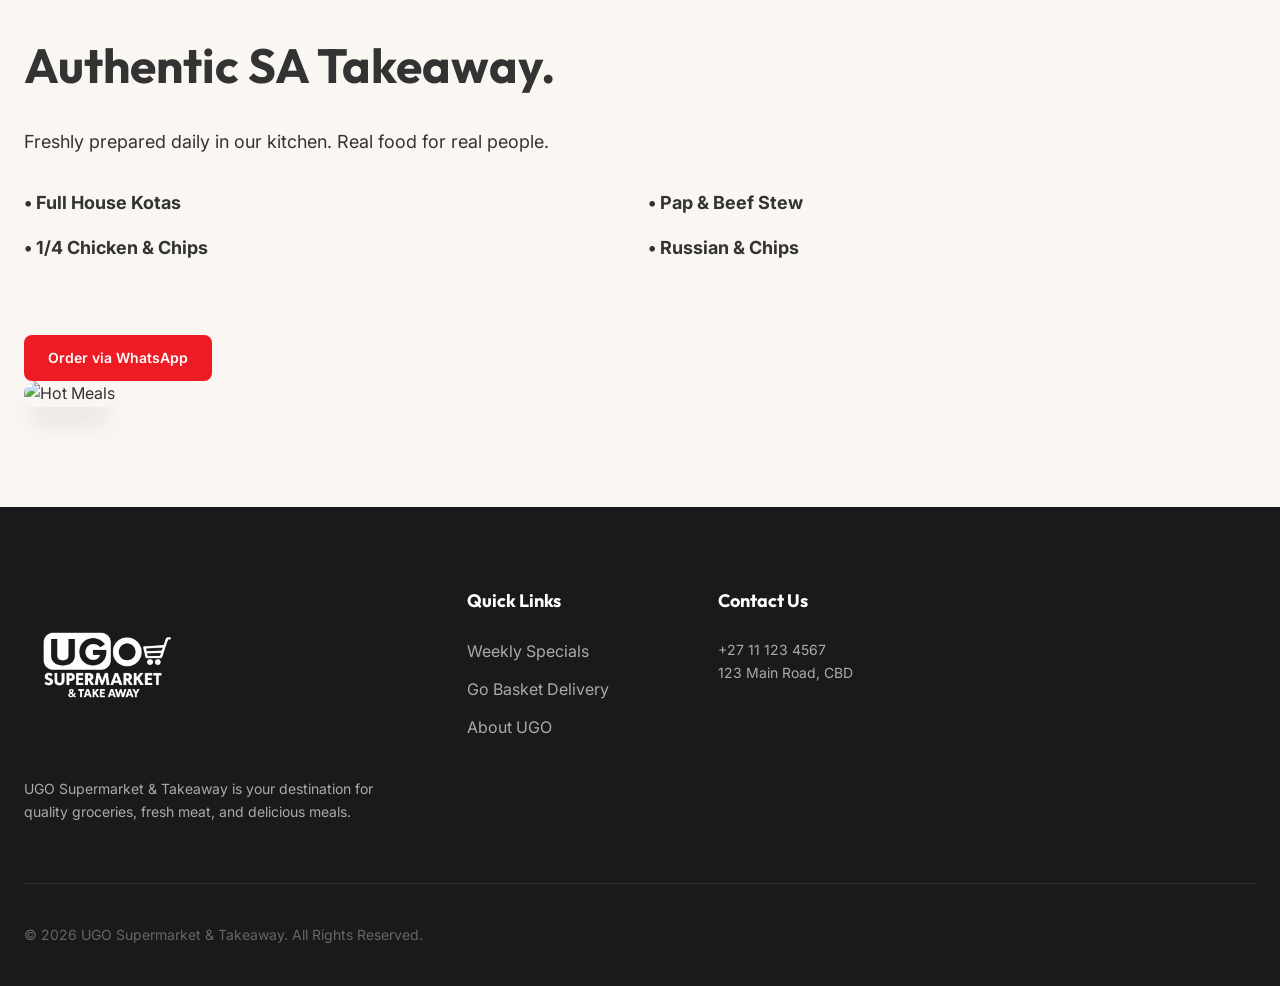
==== commit 55b63b5e: "Perf: Replaced local heavy PNGs with optimized CDN-delivered images for near-instant load times" ====
--- a/index.html
+++ b/index.html
@@ -44,7 +44,7 @@
     <!-- Hero Section -->
     <section class="hero">
         <div class="hero-bg">
-            <img loading="lazy" decoding="async" src="hero_supermarket.png" alt="Modern Supermarket Interior">
+            <img loading="lazy" decoding="async" src="https://images.unsplash.com/photo-1542838132-92c53300491e?auto=format&fit=crop&q=80&w=1600" alt="Modern Supermarket Interior">
         </div>
         <div class="hero-overlay"></div>
         <div class="container">
@@ -66,7 +66,7 @@
         <div class="container">
             <div class="takeaway-layout">
                 <div class="takeaway-img">
-                    <img loading="lazy" decoding="async" src="delivery_service.png" alt="Go Basket Delivery Service">
+                    <img loading="lazy" decoding="async" src="https://images.unsplash.com/photo-1586769852044-692d6e3703f0?auto=format&fit=crop&q=80&w=800" alt="Go Basket Delivery Service">
                 </div>
                 <div class="takeaway-content">
                     <div class="go-basket-accent">
@@ -188,7 +188,7 @@
                 <button class="menu-toggle" aria-label="Toggle Menu">                    <i data-lucide="menu"></i>                </button>
                 </div>
                 <div class="takeaway-img">
-                    <img loading="lazy" decoding="async" src="hot_takeaway.png" alt="Hot Meals">
+                    <img loading="lazy" decoding="async" src="https://images.unsplash.com/photo-1565299624946-b28f40a0ae38?auto=format&fit=crop&q=80&w=800" alt="Hot Meals">
                 </div>
             </div>
         </div>
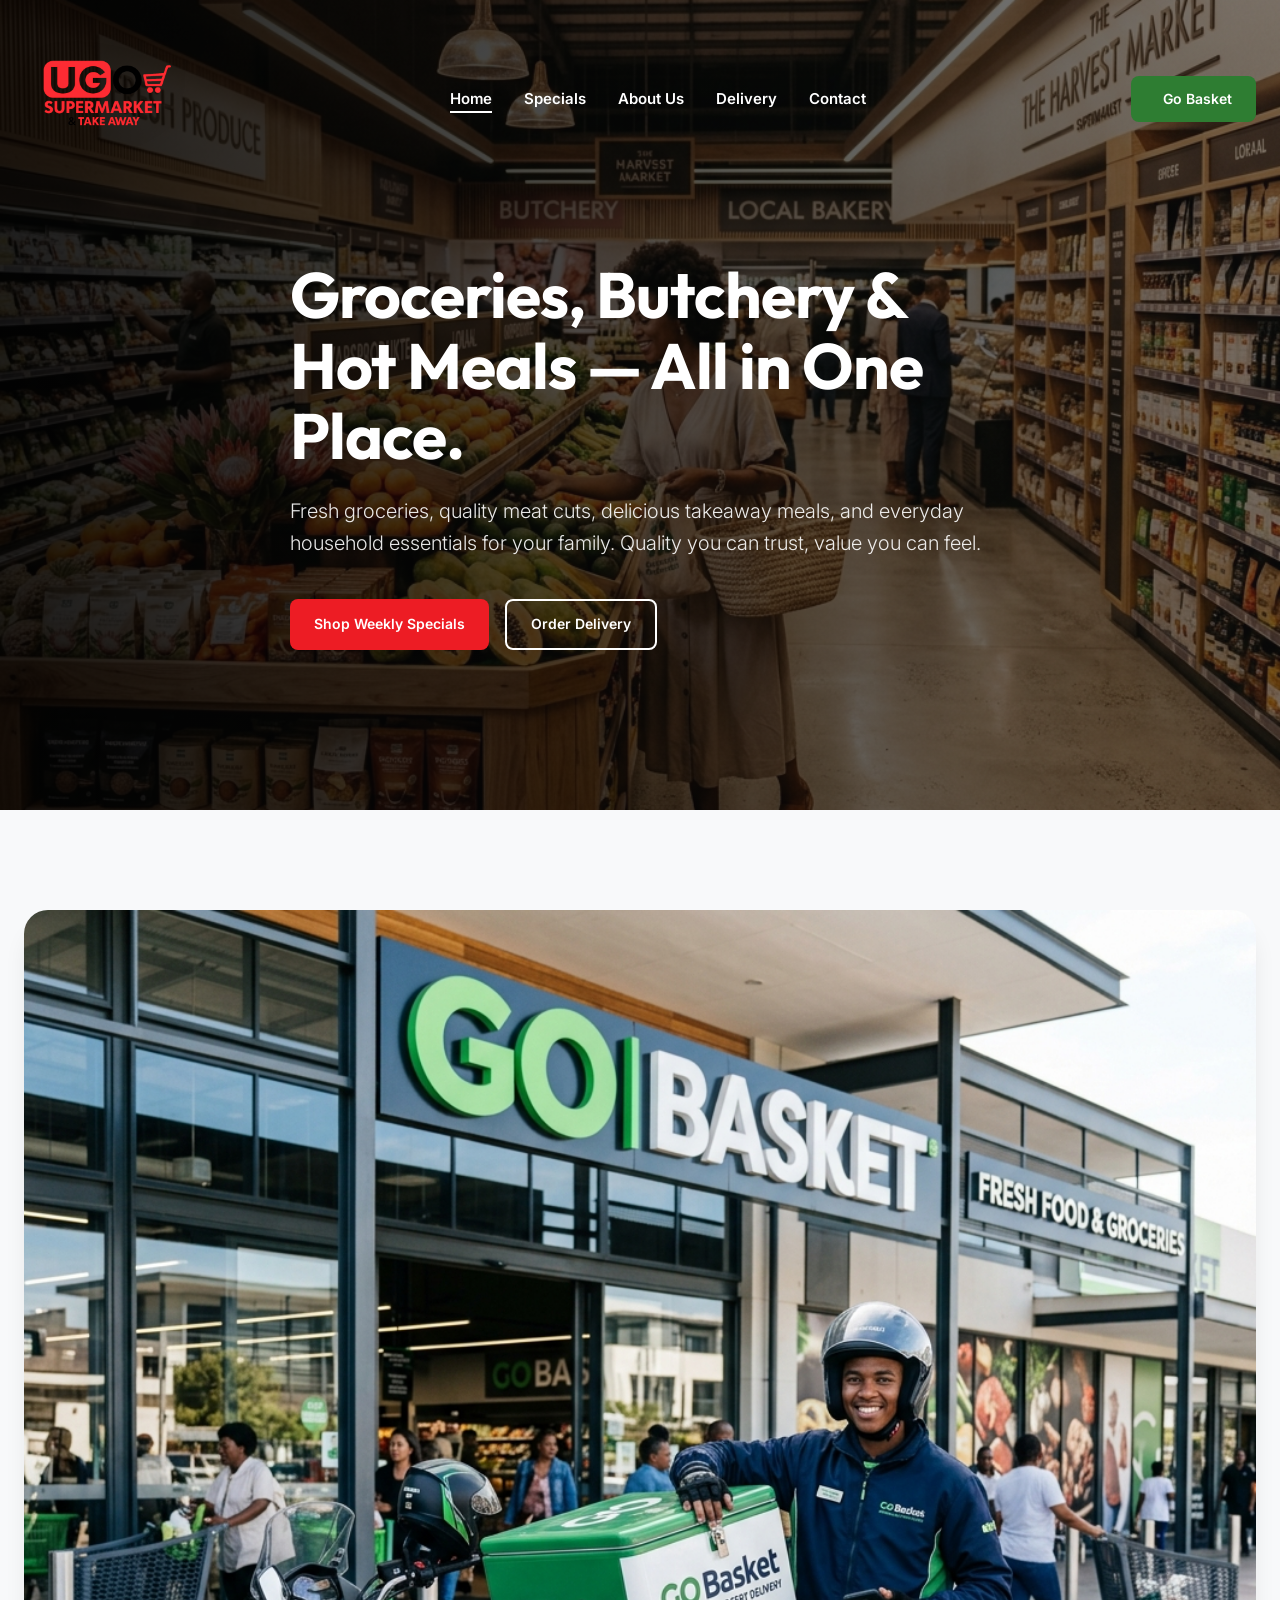
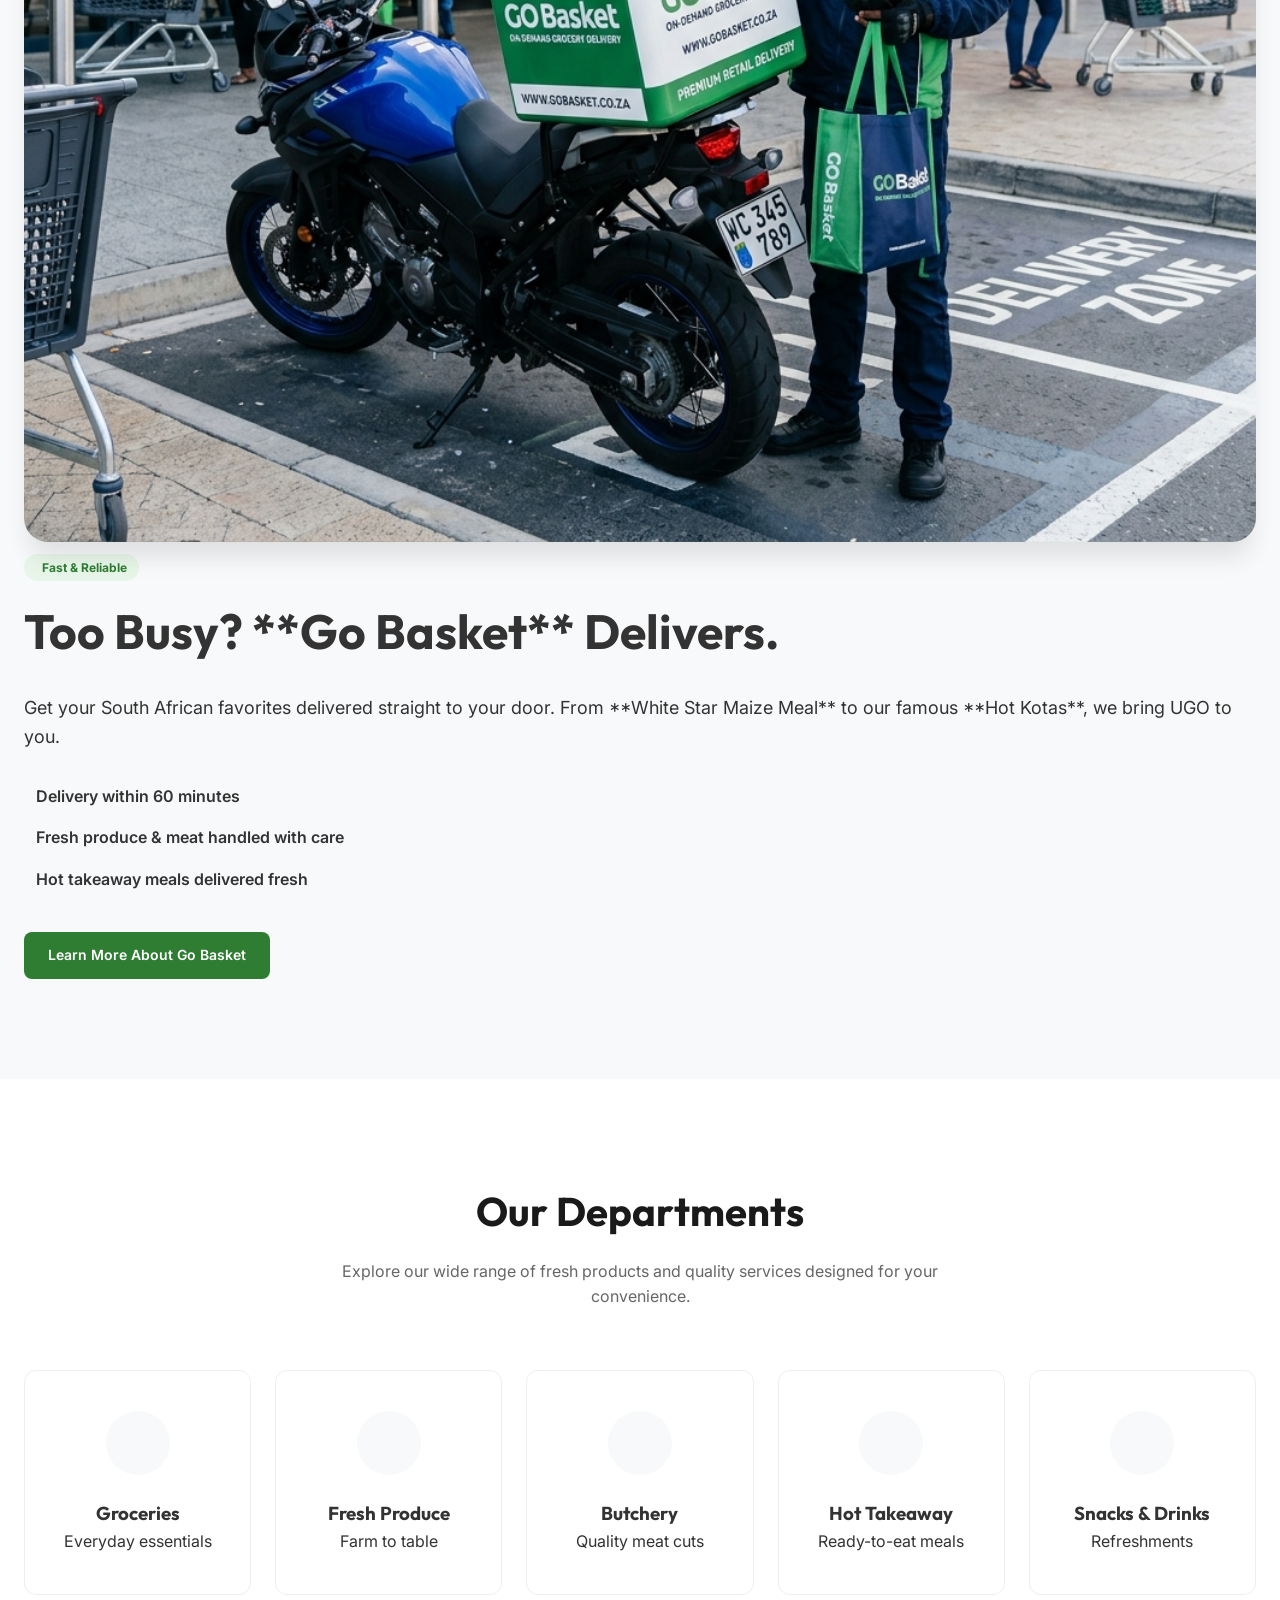
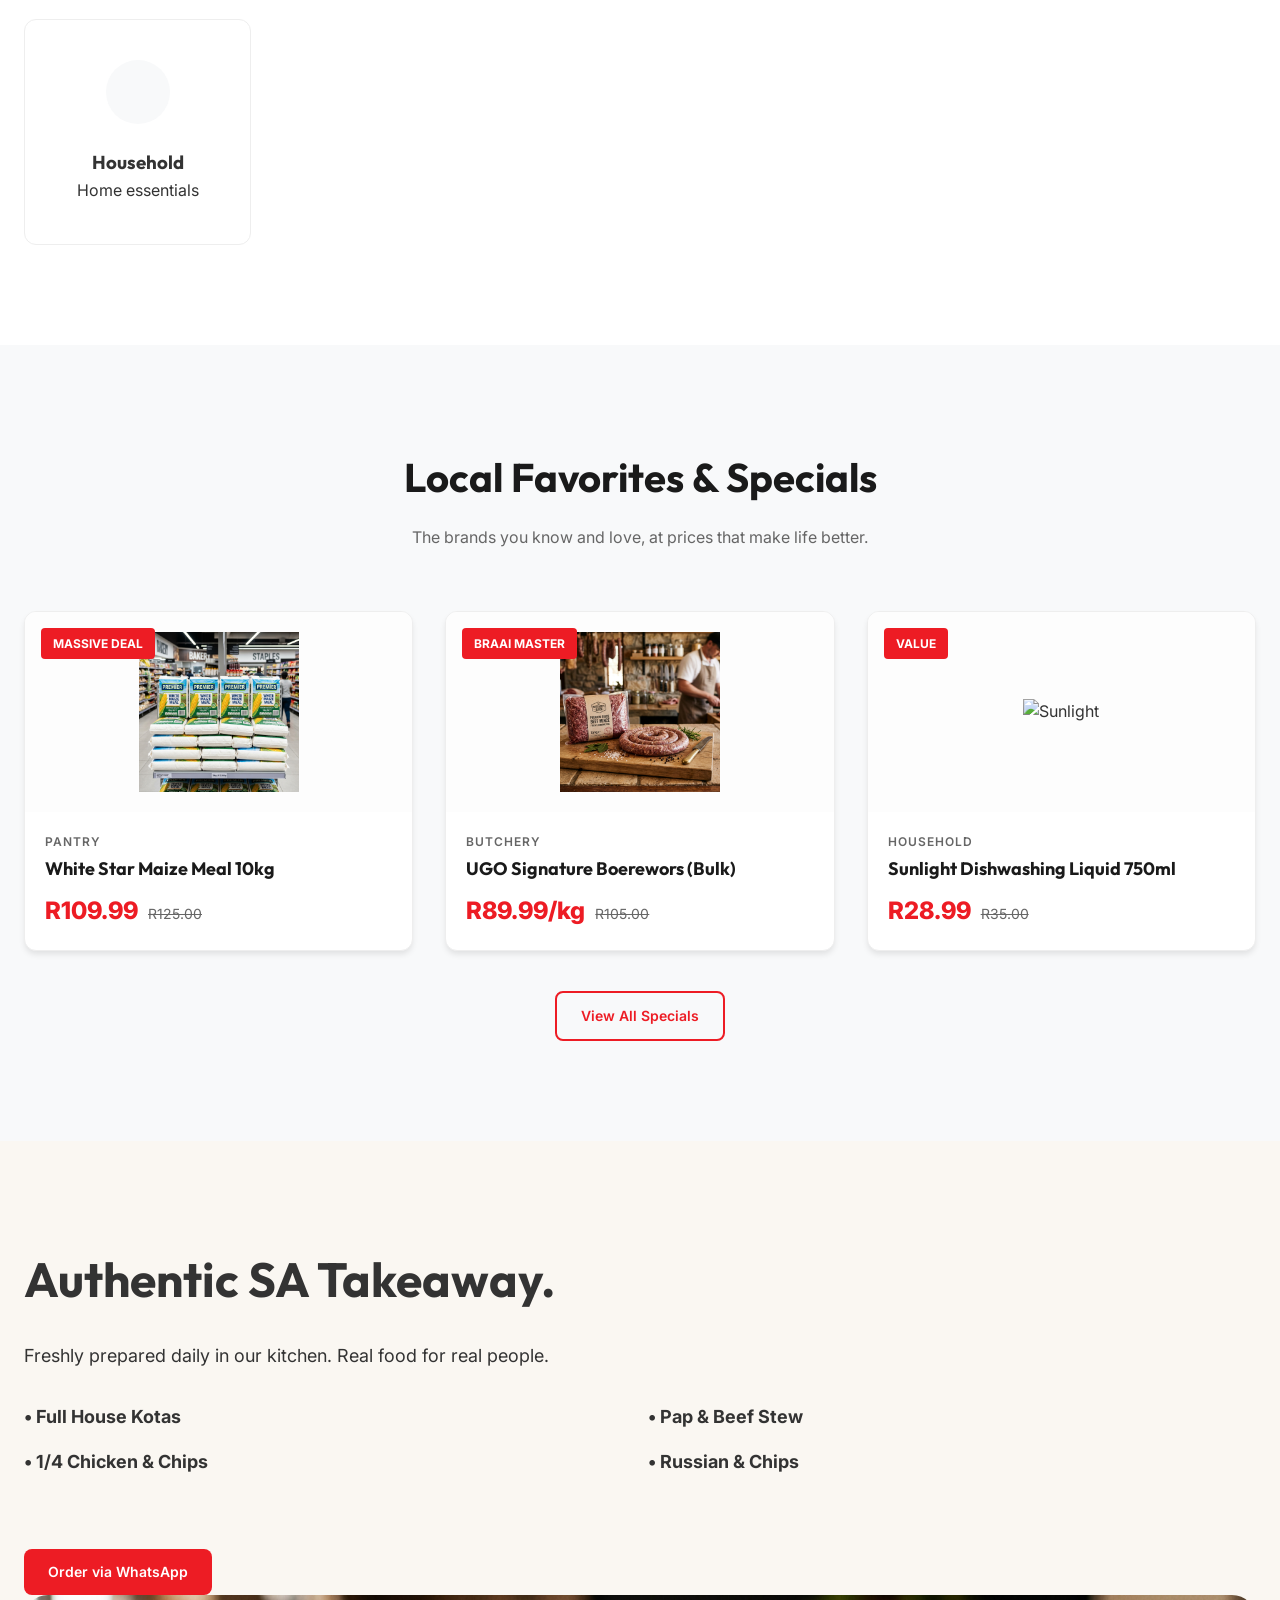
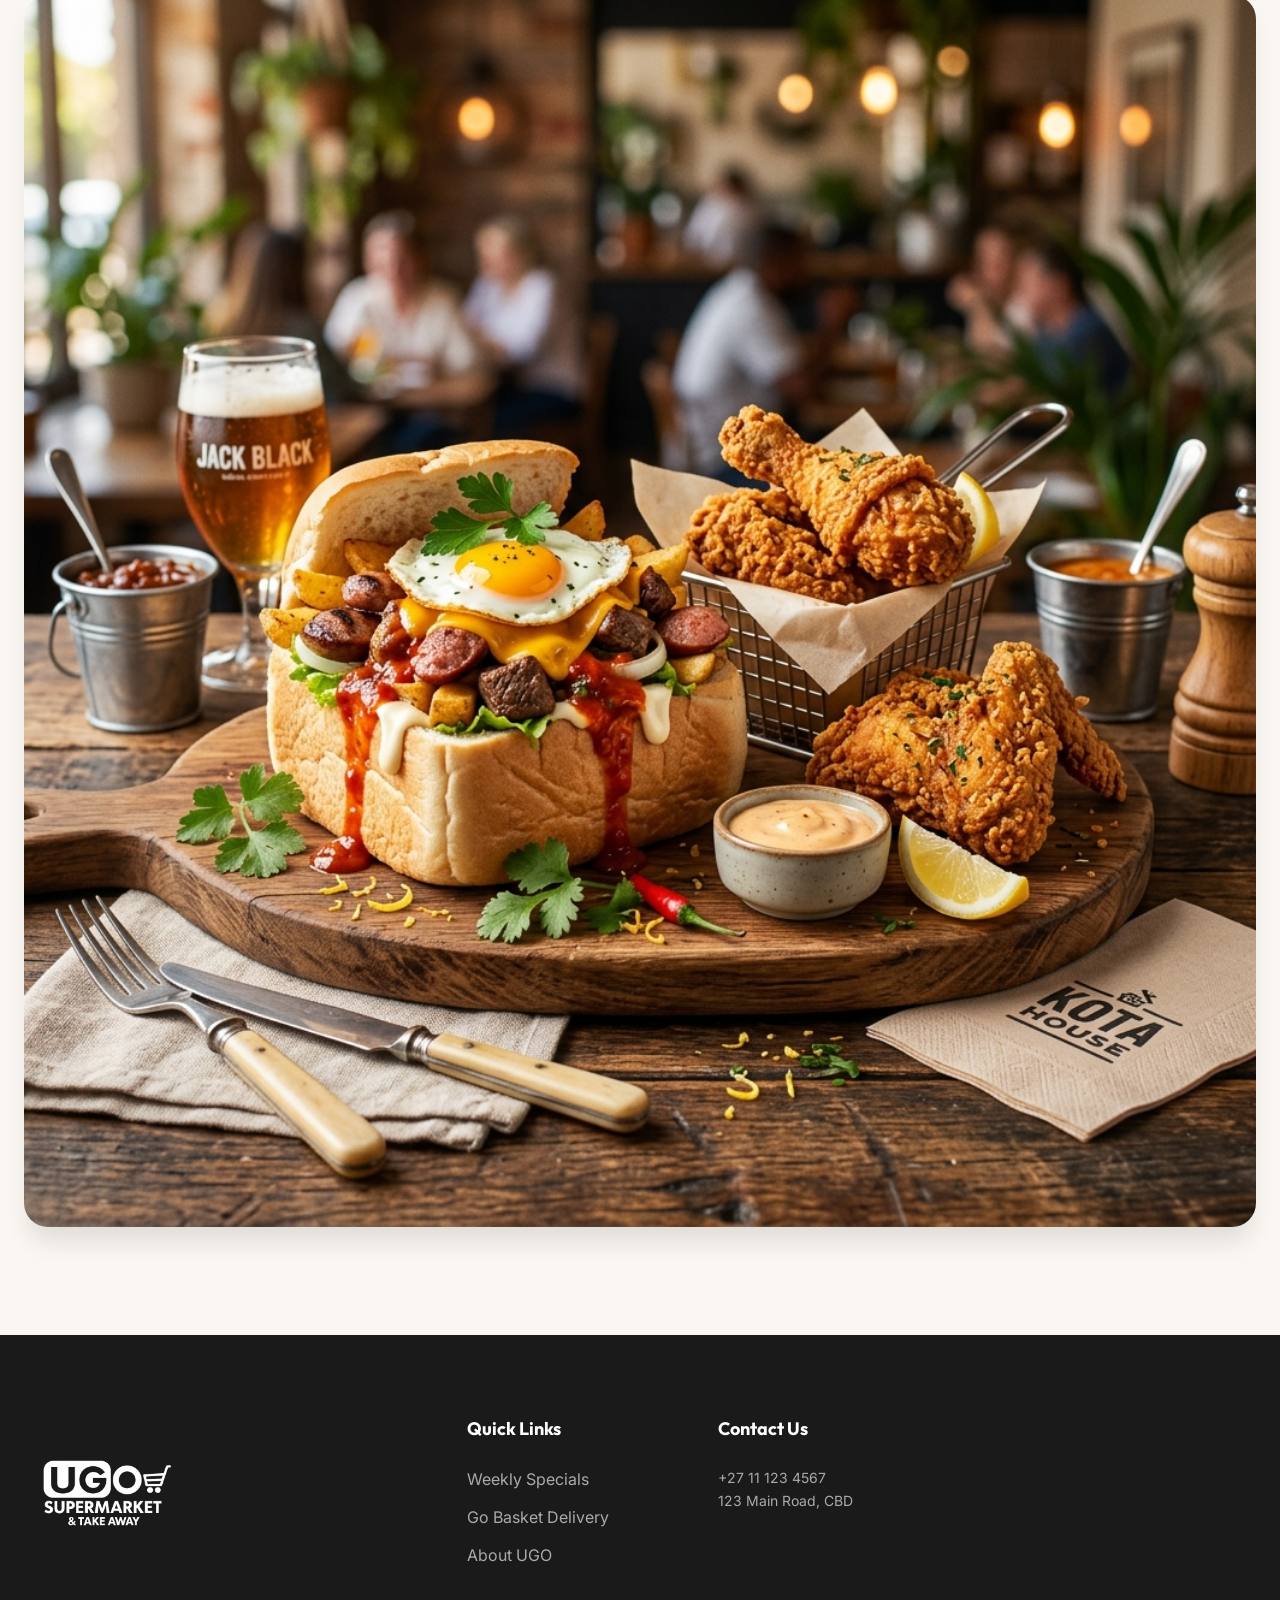
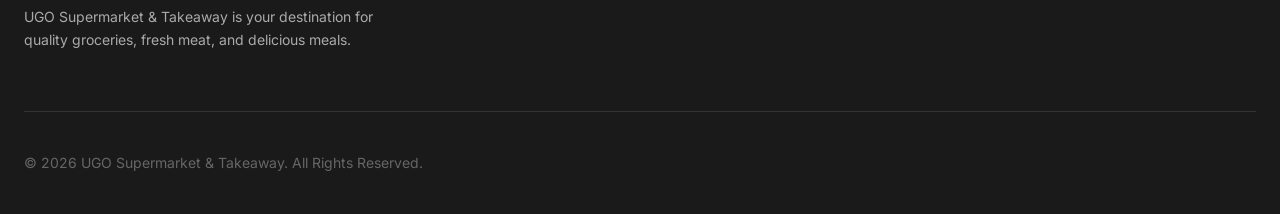
==== commit f94bd40c: "UI: Restored authentic local SA imagery (Kotas, Butchery, Delivery) as requested" ====
--- a/index.html
+++ b/index.html
@@ -44,7 +44,7 @@
     <!-- Hero Section -->
     <section class="hero">
         <div class="hero-bg">
-            <img loading="lazy" decoding="async" src="https://images.unsplash.com/photo-1542838132-92c53300491e?auto=format&fit=crop&q=80&w=1600" alt="Modern Supermarket Interior">
+            <img loading="lazy" decoding="async" src="hero_supermarket.png" alt="Modern Supermarket Interior">
         </div>
         <div class="hero-overlay"></div>
         <div class="container">
@@ -66,7 +66,7 @@
         <div class="container">
             <div class="takeaway-layout">
                 <div class="takeaway-img">
-                    <img loading="lazy" decoding="async" src="https://images.unsplash.com/photo-1586769852044-692d6e3703f0?auto=format&fit=crop&q=80&w=800" alt="Go Basket Delivery Service">
+                    <img loading="lazy" decoding="async" src="delivery_service.png" alt="Go Basket Delivery Service">
                 </div>
                 <div class="takeaway-content">
                     <div class="go-basket-accent">
@@ -188,7 +188,7 @@
                 <button class="menu-toggle" aria-label="Toggle Menu">                    <i data-lucide="menu"></i>                </button>
                 </div>
                 <div class="takeaway-img">
-                    <img loading="lazy" decoding="async" src="https://images.unsplash.com/photo-1565299624946-b28f40a0ae38?auto=format&fit=crop&q=80&w=800" alt="Hot Meals">
+                    <img loading="lazy" decoding="async" src="hot_takeaway.png" alt="Hot Meals">
                 </div>
             </div>
         </div>
